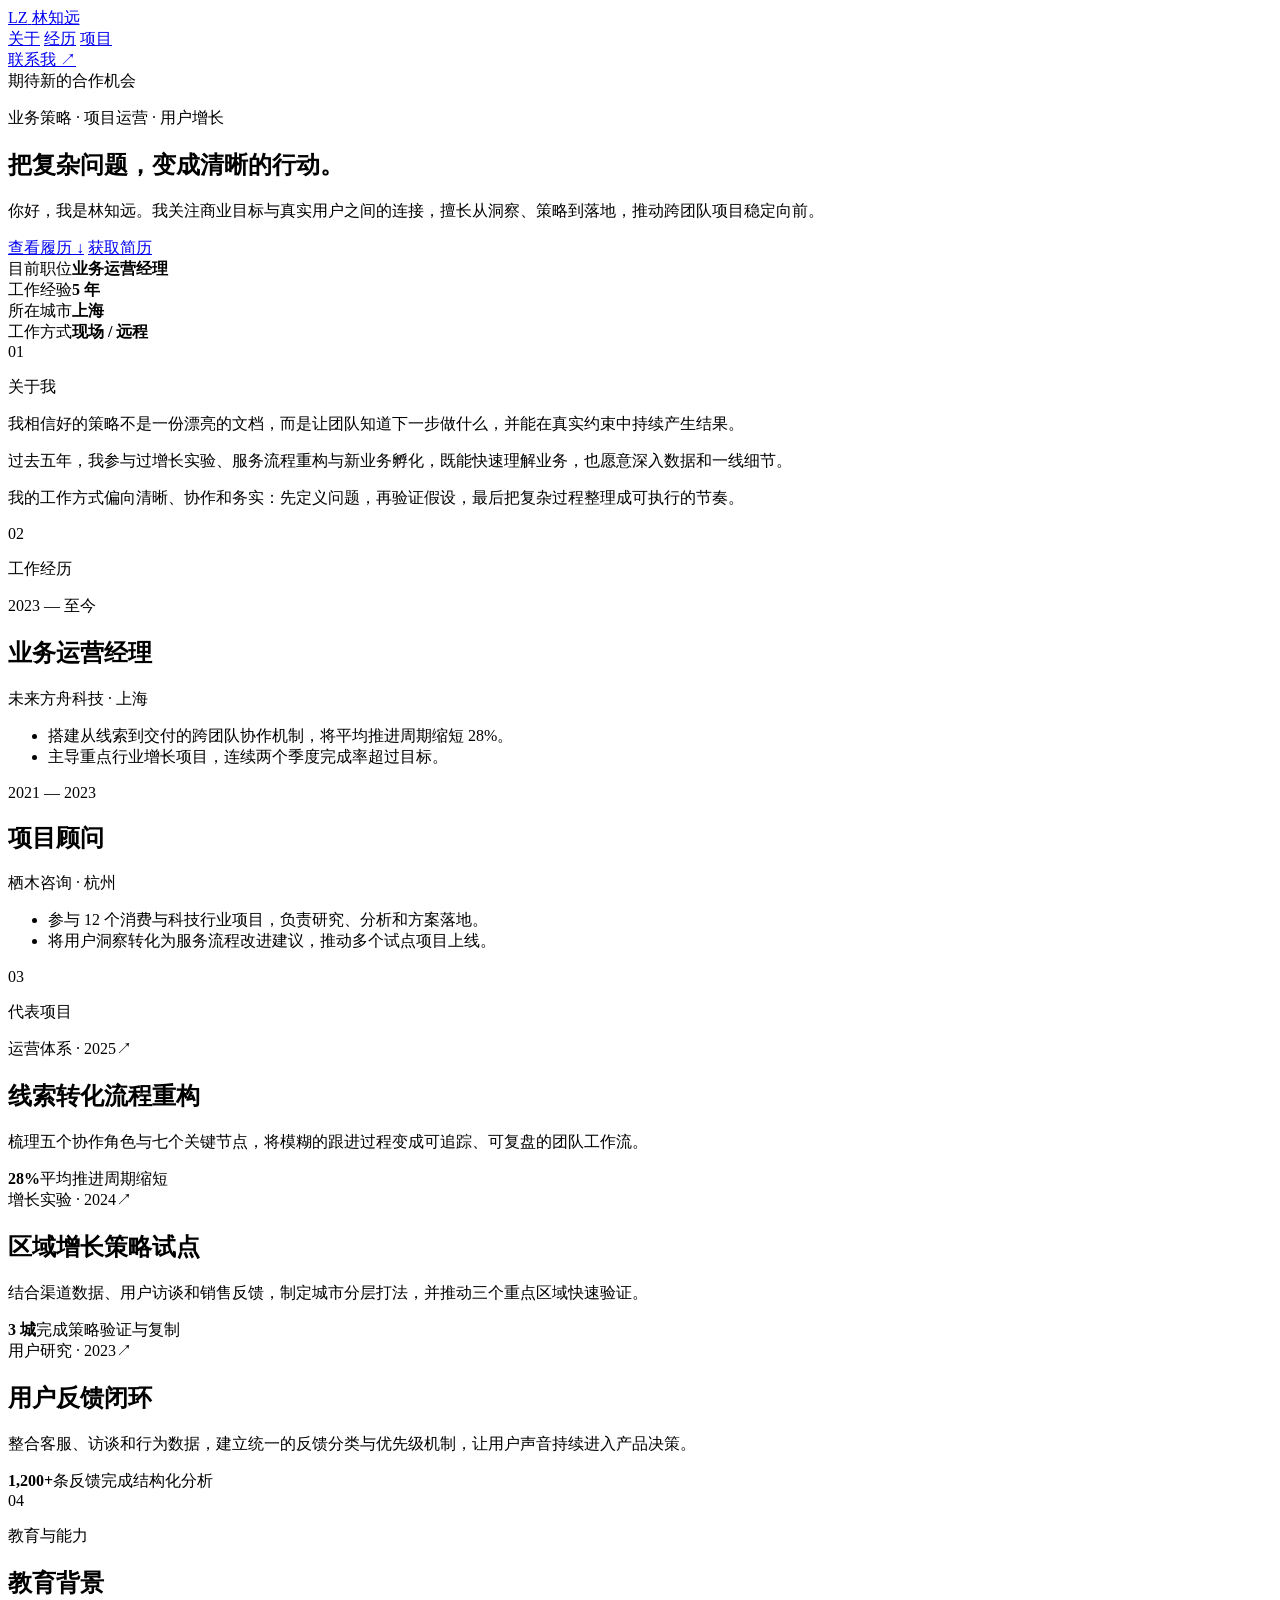
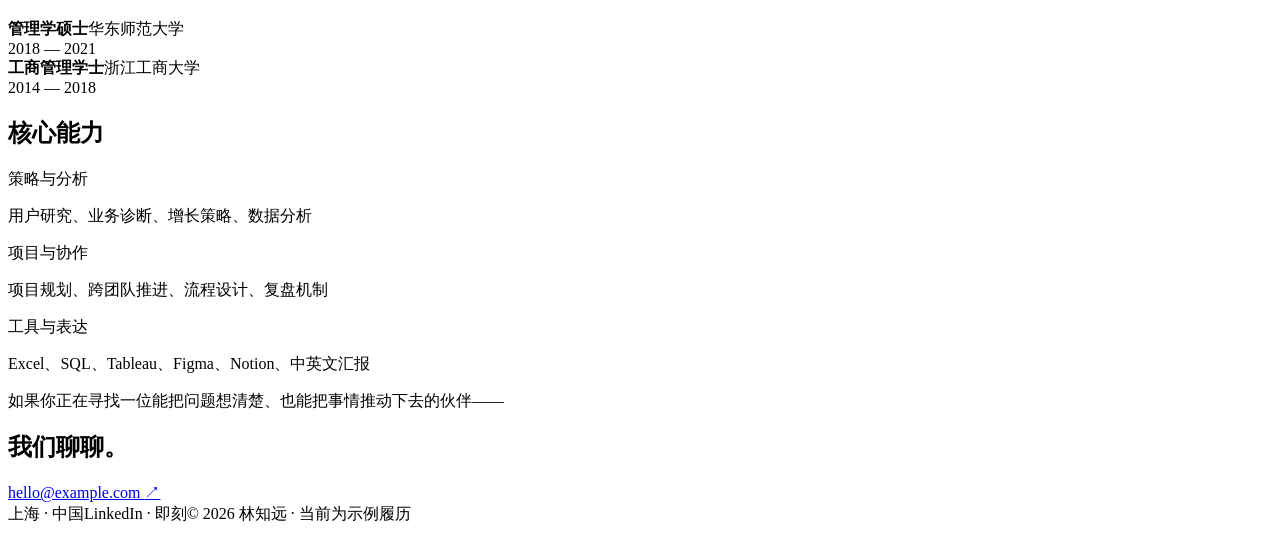
==== index.html @ 3bbe11cc "Add index.html for resume site" ====
<!doctype html>
<html lang="zh-CN">
  <head>
    <meta charset="UTF-8" />
    <meta name="viewport" content="width=device-width, initial-scale=1.0" />
    <meta name="description" content="林知远的个人履历与项目作品集。" />
    <meta name="theme-color" content="#f5f5f1" />
    <title>林知远｜个人履历</title>
    <link rel="icon" href="./favicon.svg" type="image/svg+xml" />
    <link rel="stylesheet" href="./style.css" />
  </head>
  <body>
    <main>
      <header class="site-header" aria-label="主导航">
        <a class="brand" href="#top" aria-label="返回顶部">
          <span class="brand-mark">LZ</span>
          <span>林知远</span>
        </a>
        <nav class="nav-links" aria-label="页面章节">
          <a href="#about">关于</a>
          <a href="#experience">经历</a>
          <a href="#projects">项目</a>
        </nav>
        <a class="contact-link" href="#contact">联系我 <span aria-hidden="true">↗</span></a>
      </header>

      <section class="hero shell" id="top">
        <div class="availability fade-in">
          <span class="status-dot" aria-hidden="true"></span>
          期待新的合作机会
        </div>

        <div class="hero-grid">
          <div class="hero-copy fade-in delay-1">
            <p class="eyebrow">业务策略 · 项目运营 · 用户增长</p>
            <h1>把复杂问题，<span>变成清晰的行动。</span></h1>
          </div>

          <div class="hero-aside fade-in delay-2">
            <p>你好，我是林知远。我关注商业目标与真实用户之间的连接，擅长从洞察、策略到落地，推动跨团队项目稳定向前。</p>
            <div class="hero-actions">
              <a class="button button-primary" href="#experience">查看履历 <span aria-hidden="true">↓</span></a>
              <a class="button button-ghost" href="#contact">获取简历</a>
            </div>
          </div>
        </div>

        <div class="hero-meta fade-in delay-3" aria-label="基本信息">
          <div><span>目前职位</span><strong>业务运营经理</strong></div>
          <div><span>工作经验</span><strong>5 年</strong></div>
          <div><span>所在城市</span><strong>上海</strong></div>
          <div><span>工作方式</span><strong>现场 / 远程</strong></div>
        </div>
      </section>

      <section class="section shell" id="about">
        <div class="section-label"><span>01</span><p>关于我</p></div>
        <div class="about-copy">
          <p class="lead">我相信好的策略不是一份漂亮的文档，而是让团队知道下一步做什么，并能在真实约束中持续产生结果。</p>
          <div class="body-copy">
            <p>过去五年，我参与过增长实验、服务流程重构与新业务孵化，既能快速理解业务，也愿意深入数据和一线细节。</p>
            <p>我的工作方式偏向清晰、协作和务实：先定义问题，再验证假设，最后把复杂过程整理成可执行的节奏。</p>
          </div>
        </div>
      </section>

      <section class="section shell" id="experience">
        <div class="section-label"><span>02</span><p>工作经历</p></div>
        <div class="timeline">
          <article class="timeline-item">
            <div class="timeline-period">2023 — 至今</div>
            <div><h2>业务运营经理</h2><p class="company">未来方舟科技 · 上海</p></div>
            <ul>
              <li>搭建从线索到交付的跨团队协作机制，将平均推进周期缩短 28%。</li>
              <li>主导重点行业增长项目，连续两个季度完成率超过目标。</li>
            </ul>
          </article>
          <article class="timeline-item">
            <div class="timeline-period">2021 — 2023</div>
            <div><h2>项目顾问</h2><p class="company">栖木咨询 · 杭州</p></div>
            <ul>
              <li>参与 12 个消费与科技行业项目，负责研究、分析和方案落地。</li>
              <li>将用户洞察转化为服务流程改进建议，推动多个试点项目上线。</li>
            </ul>
          </article>
        </div>
      </section>

      <section class="section shell" id="projects">
        <div class="section-label"><span>03</span><p>代表项目</p></div>
        <div class="project-list">
          <article class="project-card">
            <div class="project-topline"><span>运营体系 · 2025</span><span aria-hidden="true">↗</span></div>
            <div><h2>线索转化流程重构</h2><p>梳理五个协作角色与七个关键节点，将模糊的跟进过程变成可追踪、可复盘的团队工作流。</p></div>
            <div class="project-result"><strong>28%</strong><span>平均推进周期缩短</span></div>
          </article>
          <article class="project-card">
            <div class="project-topline"><span>增长实验 · 2024</span><span aria-hidden="true">↗</span></div>
            <div><h2>区域增长策略试点</h2><p>结合渠道数据、用户访谈和销售反馈，制定城市分层打法，并推动三个重点区域快速验证。</p></div>
            <div class="project-result"><strong>3 城</strong><span>完成策略验证与复制</span></div>
          </article>
          <article class="project-card project-card-wide">
            <div class="project-topline"><span>用户研究 · 2023</span><span aria-hidden="true">↗</span></div>
            <div><h2>用户反馈闭环</h2><p>整合客服、访谈和行为数据，建立统一的反馈分类与优先级机制，让用户声音持续进入产品决策。</p></div>
            <div class="project-result"><strong>1,200+</strong><span>条反馈完成结构化分析</span></div>
          </article>
        </div>
      </section>

      <section class="section shell" id="background">
        <div class="section-label"><span>04</span><p>教育与能力</p></div>
        <div class="background-grid">
          <div class="education">
            <h2>教育背景</h2>
            <article><div><strong>管理学硕士</strong><span>华东师范大学</span></div><time>2018 — 2021</time></article>
            <article><div><strong>工商管理学士</strong><span>浙江工商大学</span></div><time>2014 — 2018</time></article>
          </div>
          <div class="skills">
            <h2>核心能力</h2>
            <div class="skill-row"><span>策略与分析</span><p>用户研究、业务诊断、增长策略、数据分析</p></div>
            <div class="skill-row"><span>项目与协作</span><p>项目规划、跨团队推进、流程设计、复盘机制</p></div>
            <div class="skill-row"><span>工具与表达</span><p>Excel、SQL、Tableau、Figma、Notion、中英文汇报</p></div>
          </div>
        </div>
      </section>

      <footer class="footer shell" id="contact">
        <div class="footer-main">
          <p>如果你正在寻找一位能把问题想清楚、也能把事情推动下去的伙伴——</p>
          <h2>我们聊聊。</h2>
          <a class="footer-email" href="mailto:hello@example.com">hello@example.com <span aria-hidden="true">↗</span></a>
        </div>
        <div class="footer-bottom">
          <span>上海 · 中国</span><span>LinkedIn · 即刻</span><span>© 2026 林知远 · 当前为示例履历</span>
        </div>
      </footer>
    </main>
  </body>
</html>
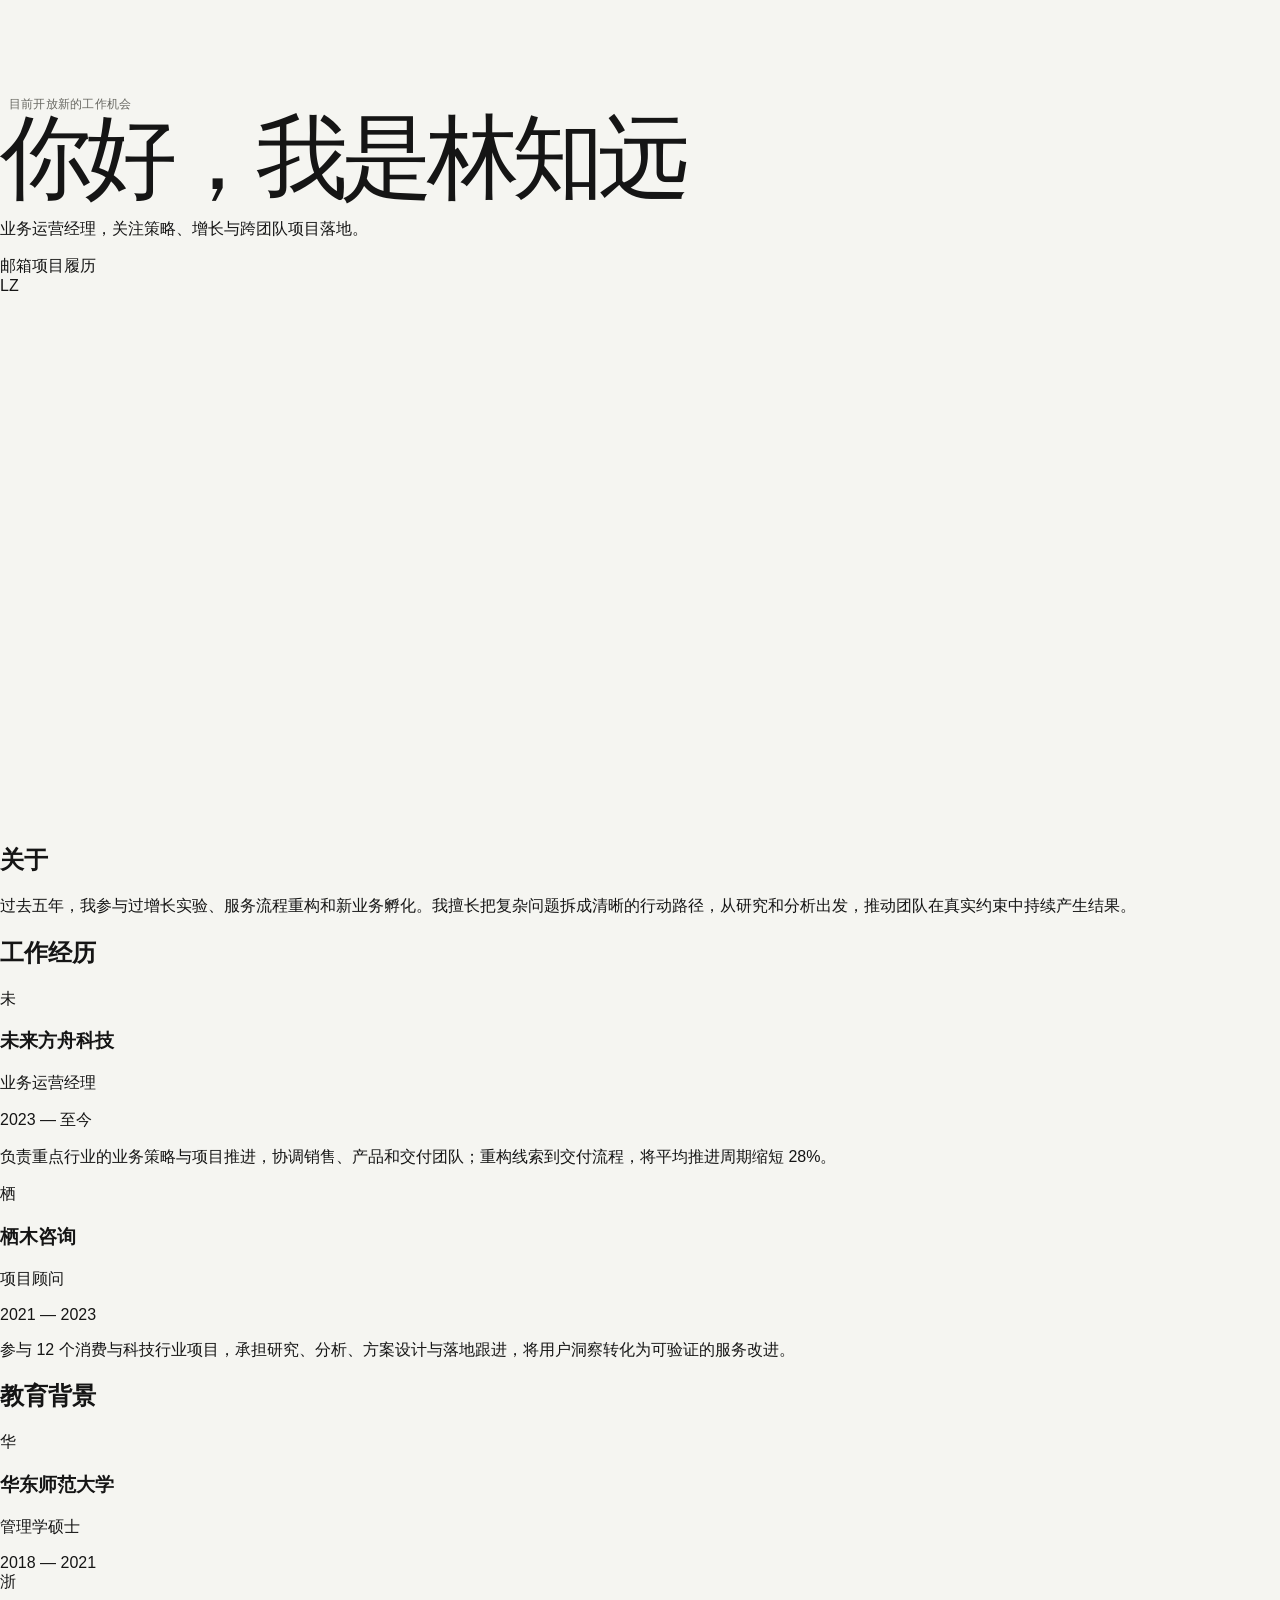
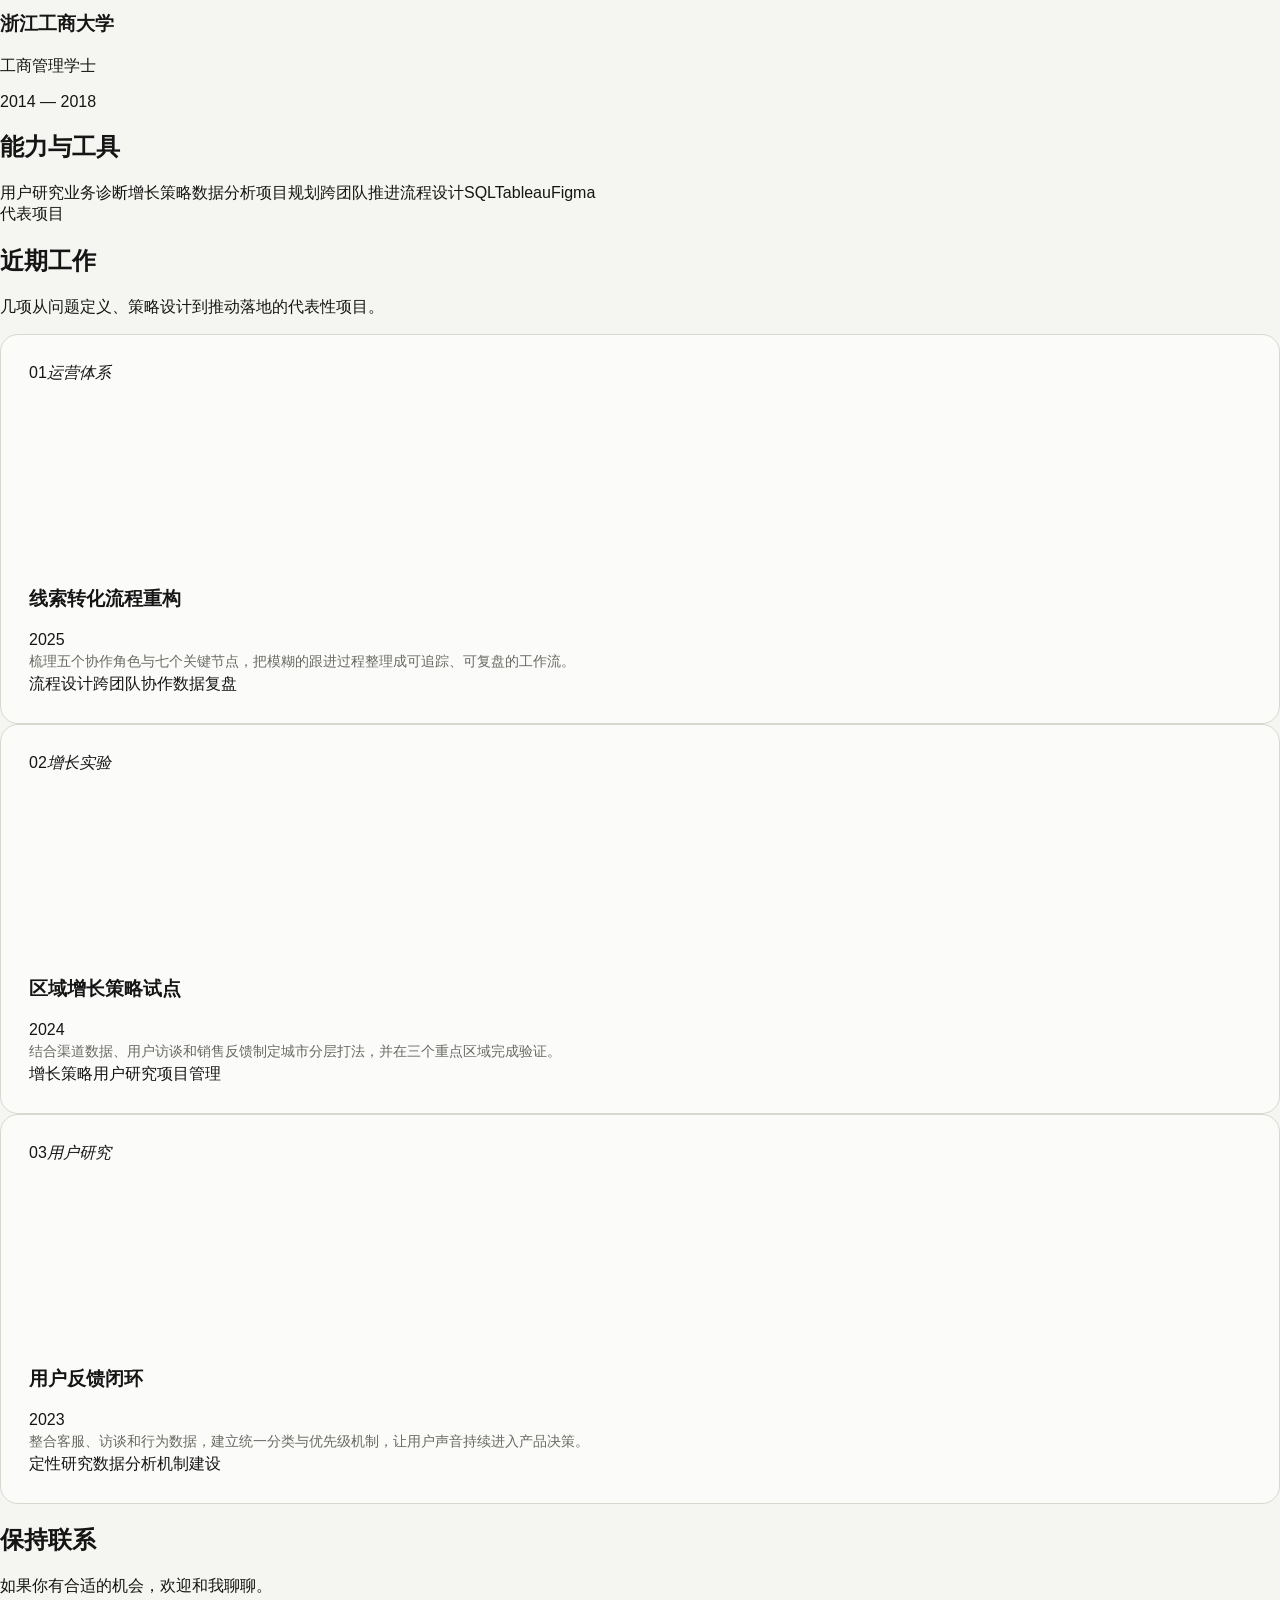
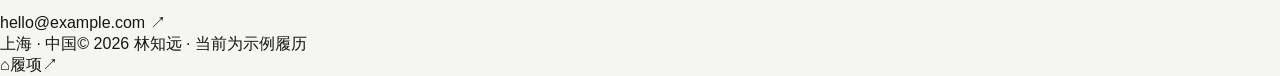
==== commit e4b6cbb0: "Redesign resume inspired by Magic UI Portfolio" ====
--- a/index.html
+++ b/index.html
@@ -4,136 +4,102 @@
     <meta charset="UTF-8" />
     <meta name="viewport" content="width=device-width, initial-scale=1.0" />
     <meta name="description" content="林知远的个人履历与项目作品集。" />
-    <meta name="theme-color" content="#f5f5f1" />
+    <meta name="theme-color" content="#ffffff" />
     <title>林知远｜个人履历</title>
     <link rel="icon" href="./favicon.svg" type="image/svg+xml" />
     <link rel="stylesheet" href="./style.css" />
+    <script>document.documentElement.classList.add("js");</script>
   </head>
   <body>
-    <main>
-      <header class="site-header" aria-label="主导航">
-        <a class="brand" href="#top" aria-label="返回顶部">
-          <span class="brand-mark">LZ</span>
-          <span>林知远</span>
-        </a>
-        <nav class="nav-links" aria-label="页面章节">
-          <a href="#about">关于</a>
-          <a href="#experience">经历</a>
-          <a href="#projects">项目</a>
-        </nav>
-        <a class="contact-link" href="#contact">联系我 <span aria-hidden="true">↗</span></a>
-      </header>
+    <main id="top">
+      <div class="dot-field" aria-hidden="true"></div>
 
-      <section class="hero shell" id="top">
-        <div class="availability fade-in">
-          <span class="status-dot" aria-hidden="true"></span>
-          期待新的合作机会
-        </div>
+      <div class="page-width">
+        <section class="hero" aria-labelledby="hero-title">
+          <div class="hero-copy">
+            <div class="availability reveal"><span aria-hidden="true"></span>目前开放新的工作机会</div>
+            <h1 class="reveal" id="hero-title">你好，我是林知远</h1>
+            <p class="hero-role reveal">业务运营经理，关注策略、增长与跨团队项目落地。</p>
+            <div class="hero-links reveal"><a href="mailto:hello@example.com">邮箱</a><a href="#projects">项目</a><a href="#experience">履历</a></div>
+          </div>
+          <div class="portrait reveal" aria-label="林知远头像占位符">LZ</div>
+        </section>
 
-        <div class="hero-grid">
-          <div class="hero-copy fade-in delay-1">
-            <p class="eyebrow">业务策略 · 项目运营 · 用户增长</p>
-            <h1>把复杂问题，<span>变成清晰的行动。</span></h1>
+        <section class="resume-section" id="about" data-reveal>
+          <h2>关于</h2>
+          <p class="about-copy">过去五年，我参与过增长实验、服务流程重构和新业务孵化。我擅长把复杂问题拆成清晰的行动路径，从研究和分析出发，推动团队在真实约束中持续产生结果。</p>
+        </section>
+
+        <section class="resume-section" id="experience" data-reveal>
+          <h2>工作经历</h2>
+          <div class="resume-list">
+            <article class="resume-item">
+              <div class="item-mark" aria-hidden="true">未</div>
+              <div class="item-main">
+                <div class="item-heading"><div><h3>未来方舟科技</h3><p>业务运营经理</p></div><time>2023 — 至今</time></div>
+                <p class="item-detail">负责重点行业的业务策略与项目推进，协调销售、产品和交付团队；重构线索到交付流程，将平均推进周期缩短 28%。</p>
+              </div>
+            </article>
+            <article class="resume-item">
+              <div class="item-mark" aria-hidden="true">栖</div>
+              <div class="item-main">
+                <div class="item-heading"><div><h3>栖木咨询</h3><p>项目顾问</p></div><time>2021 — 2023</time></div>
+                <p class="item-detail">参与 12 个消费与科技行业项目，承担研究、分析、方案设计与落地跟进，将用户洞察转化为可验证的服务改进。</p>
+              </div>
+            </article>
           </div>
+        </section>
 
-          <div class="hero-aside fade-in delay-2">
-            <p>你好，我是林知远。我关注商业目标与真实用户之间的连接，擅长从洞察、策略到落地，推动跨团队项目稳定向前。</p>
-            <div class="hero-actions">
-              <a class="button button-primary" href="#experience">查看履历 <span aria-hidden="true">↓</span></a>
-              <a class="button button-ghost" href="#contact">获取简历</a>
-            </div>
+        <section class="resume-section" id="education" data-reveal>
+          <h2>教育背景</h2>
+          <div class="resume-list compact">
+            <article class="resume-item"><div class="item-mark" aria-hidden="true">华</div><div class="item-main item-heading"><div><h3>华东师范大学</h3><p>管理学硕士</p></div><time>2018 — 2021</time></div></article>
+            <article class="resume-item"><div class="item-mark" aria-hidden="true">浙</div><div class="item-main item-heading"><div><h3>浙江工商大学</h3><p>工商管理学士</p></div><time>2014 — 2018</time></div></article>
           </div>
-        </div>
+        </section>
 
-        <div class="hero-meta fade-in delay-3" aria-label="基本信息">
-          <div><span>目前职位</span><strong>业务运营经理</strong></div>
-          <div><span>工作经验</span><strong>5 年</strong></div>
-          <div><span>所在城市</span><strong>上海</strong></div>
-          <div><span>工作方式</span><strong>现场 / 远程</strong></div>
-        </div>
-      </section>
+        <section class="resume-section" id="skills" data-reveal>
+          <h2>能力与工具</h2>
+          <div class="skill-cloud"><span>用户研究</span><span>业务诊断</span><span>增长策略</span><span>数据分析</span><span>项目规划</span><span>跨团队推进</span><span>流程设计</span><span>SQL</span><span>Tableau</span><span>Figma</span></div>
+        </section>
 
-      <section class="section shell" id="about">
-        <div class="section-label"><span>01</span><p>关于我</p></div>
-        <div class="about-copy">
-          <p class="lead">我相信好的策略不是一份漂亮的文档，而是让团队知道下一步做什么，并能在真实约束中持续产生结果。</p>
-          <div class="body-copy">
-            <p>过去五年，我参与过增长实验、服务流程重构与新业务孵化，既能快速理解业务，也愿意深入数据和一线细节。</p>
-            <p>我的工作方式偏向清晰、协作和务实：先定义问题，再验证假设，最后把复杂过程整理成可执行的节奏。</p>
+        <section class="projects-section" id="projects" data-reveal>
+          <div class="section-intro"><span>代表项目</span><h2>近期工作</h2><p>几项从问题定义、策略设计到推动落地的代表性项目。</p></div>
+          <div class="project-grid">
+            <article class="project-card project-1">
+              <div class="project-visual" aria-hidden="true"><span>01</span><i>运营体系</i></div>
+              <div class="project-body"><div class="project-heading"><h3>线索转化流程重构</h3><time>2025</time></div><p>梳理五个协作角色与七个关键节点，把模糊的跟进过程整理成可追踪、可复盘的工作流。</p><div class="project-tags"><span>流程设计</span><span>跨团队协作</span><span>数据复盘</span></div></div>
+            </article>
+            <article class="project-card project-2">
+              <div class="project-visual" aria-hidden="true"><span>02</span><i>增长实验</i></div>
+              <div class="project-body"><div class="project-heading"><h3>区域增长策略试点</h3><time>2024</time></div><p>结合渠道数据、用户访谈和销售反馈制定城市分层打法，并在三个重点区域完成验证。</p><div class="project-tags"><span>增长策略</span><span>用户研究</span><span>项目管理</span></div></div>
+            </article>
+            <article class="project-card project-3">
+              <div class="project-visual" aria-hidden="true"><span>03</span><i>用户研究</i></div>
+              <div class="project-body"><div class="project-heading"><h3>用户反馈闭环</h3><time>2023</time></div><p>整合客服、访谈和行为数据，建立统一分类与优先级机制，让用户声音持续进入产品决策。</p><div class="project-tags"><span>定性研究</span><span>数据分析</span><span>机制建设</span></div></div>
+            </article>
           </div>
-        </div>
-      </section>
+        </section>
 
-      <section class="section shell" id="experience">
-        <div class="section-label"><span>02</span><p>工作经历</p></div>
-        <div class="timeline">
-          <article class="timeline-item">
-            <div class="timeline-period">2023 — 至今</div>
-            <div><h2>业务运营经理</h2><p class="company">未来方舟科技 · 上海</p></div>
-            <ul>
-              <li>搭建从线索到交付的跨团队协作机制，将平均推进周期缩短 28%。</li>
-              <li>主导重点行业增长项目，连续两个季度完成率超过目标。</li>
-            </ul>
-          </article>
-          <article class="timeline-item">
-            <div class="timeline-period">2021 — 2023</div>
-            <div><h2>项目顾问</h2><p class="company">栖木咨询 · 杭州</p></div>
-            <ul>
-              <li>参与 12 个消费与科技行业项目，负责研究、分析和方案落地。</li>
-              <li>将用户洞察转化为服务流程改进建议，推动多个试点项目上线。</li>
-            </ul>
-          </article>
-        </div>
-      </section>
+        <footer id="contact" data-reveal>
+          <h2>保持联系</h2><p>如果你有合适的机会，欢迎和我聊聊。</p>
+          <a class="email-link" href="mailto:hello@example.com">hello@example.com <span aria-hidden="true">↗</span></a>
+          <div class="footer-meta"><span>上海 · 中国</span><span>© 2026 林知远 · 当前为示例履历</span></div>
+        </footer>
+      </div>
 
-      <section class="section shell" id="projects">
-        <div class="section-label"><span>03</span><p>代表项目</p></div>
-        <div class="project-list">
-          <article class="project-card">
-            <div class="project-topline"><span>运营体系 · 2025</span><span aria-hidden="true">↗</span></div>
-            <div><h2>线索转化流程重构</h2><p>梳理五个协作角色与七个关键节点，将模糊的跟进过程变成可追踪、可复盘的团队工作流。</p></div>
-            <div class="project-result"><strong>28%</strong><span>平均推进周期缩短</span></div>
-          </article>
-          <article class="project-card">
-            <div class="project-topline"><span>增长实验 · 2024</span><span aria-hidden="true">↗</span></div>
-            <div><h2>区域增长策略试点</h2><p>结合渠道数据、用户访谈和销售反馈，制定城市分层打法，并推动三个重点区域快速验证。</p></div>
-            <div class="project-result"><strong>3 城</strong><span>完成策略验证与复制</span></div>
-          </article>
-          <article class="project-card project-card-wide">
-            <div class="project-topline"><span>用户研究 · 2023</span><span aria-hidden="true">↗</span></div>
-            <div><h2>用户反馈闭环</h2><p>整合客服、访谈和行为数据，建立统一的反馈分类与优先级机制，让用户声音持续进入产品决策。</p></div>
-            <div class="project-result"><strong>1,200+</strong><span>条反馈完成结构化分析</span></div>
-          </article>
-        </div>
-      </section>
-
-      <section class="section shell" id="background">
-        <div class="section-label"><span>04</span><p>教育与能力</p></div>
-        <div class="background-grid">
-          <div class="education">
-            <h2>教育背景</h2>
-            <article><div><strong>管理学硕士</strong><span>华东师范大学</span></div><time>2018 — 2021</time></article>
-            <article><div><strong>工商管理学士</strong><span>浙江工商大学</span></div><time>2014 — 2018</time></article>
-          </div>
-          <div class="skills">
-            <h2>核心能力</h2>
-            <div class="skill-row"><span>策略与分析</span><p>用户研究、业务诊断、增长策略、数据分析</p></div>
-            <div class="skill-row"><span>项目与协作</span><p>项目规划、跨团队推进、流程设计、复盘机制</p></div>
-            <div class="skill-row"><span>工具与表达</span><p>Excel、SQL、Tableau、Figma、Notion、中英文汇报</p></div>
-          </div>
-        </div>
-      </section>
-
-      <footer class="footer shell" id="contact">
-        <div class="footer-main">
-          <p>如果你正在寻找一位能把问题想清楚、也能把事情推动下去的伙伴——</p>
-          <h2>我们聊聊。</h2>
-          <a class="footer-email" href="mailto:hello@example.com">hello@example.com <span aria-hidden="true">↗</span></a>
-        </div>
-        <div class="footer-bottom">
-          <span>上海 · 中国</span><span>LinkedIn · 即刻</span><span>© 2026 林知远 · 当前为示例履历</span>
-        </div>
-      </footer>
+      <nav class="dock" aria-label="快捷导航"><a href="#top" aria-label="返回顶部">⌂</a><a href="#experience" aria-label="工作经历">履</a><a href="#projects" aria-label="代表项目">项</a><span aria-hidden="true"></span><a href="mailto:hello@example.com" aria-label="发送邮件">↗</a></nav>
     </main>
+    <script>
+      const nodes = document.querySelectorAll("[data-reveal]");
+      if ("IntersectionObserver" in window) {
+        const observer = new IntersectionObserver((entries) => {
+          entries.forEach((entry) => {
+            if (entry.isIntersecting) { entry.target.classList.add("is-visible"); observer.unobserve(entry.target); }
+          });
+        }, { threshold: 0.1, rootMargin: "0px 0px -36px" });
+        nodes.forEach((node) => observer.observe(node));
+      } else { nodes.forEach((node) => node.classList.add("is-visible")); }
+    </script>
   </body>
 </html>
--- a/style.css
+++ b/style.css
@@ -0,0 +1,197 @@
+:root {
+  --background: #f5f5f1;
+  --surface: #ffffff;
+  --foreground: #151515;
+  --muted: #696963;
+  --line: #d8d8d0;
+  --accent: #2f5cff;
+  --font-sans: Inter, ui-sans-serif, -apple-system, BlinkMacSystemFont, "Segoe UI", "PingFang SC", "Microsoft YaHei", sans-serif;
+}
+
+* { box-sizing: border-box; }
+html { scroll-behavior: smooth; }
+body {
+  margin: 0;
+  background: var(--background);
+  color: var(--foreground);
+  font-family: var(--font-sans);
+  -webkit-font-smoothing: antialiased;
+}
+a { color: inherit; text-decoration: none; }
+::selection { color: white; background: var(--accent); }
+.shell { width: min(1180px, calc(100% - 64px)); margin-inline: auto; }
+
+.site-header {
+  position: sticky; z-index: 20; top: 0; display: grid;
+  grid-template-columns: 1fr auto 1fr; align-items: center;
+  width: 100%; min-height: 76px; padding: 0 32px;
+  border-bottom: 1px solid color-mix(in srgb, var(--line) 72%, transparent);
+  background: color-mix(in srgb, var(--background) 88%, transparent);
+  backdrop-filter: blur(18px);
+}
+.brand, .contact-link {
+  display: inline-flex; align-items: center; gap: 10px; width: max-content;
+  font-size: 14px; font-weight: 620;
+}
+.brand-mark {
+  display: grid; width: 32px; height: 32px; place-items: center;
+  border-radius: 50%; color: white; background: var(--foreground);
+  font-size: 11px; letter-spacing: -.02em;
+}
+.nav-links { display: flex; gap: 32px; color: var(--muted); font-size: 13px; }
+.nav-links a, .contact-link { transition: color 160ms ease; }
+.nav-links a:hover, .contact-link:hover { color: var(--accent); }
+.contact-link { justify-self: end; }
+
+.hero {
+  min-height: calc(100svh - 76px);
+  padding-top: clamp(68px, 10vh, 112px); padding-bottom: 32px;
+}
+.availability {
+  display: inline-flex; align-items: center; gap: 9px;
+  color: var(--muted); font-size: 12px; letter-spacing: .02em;
+}
+.status-dot {
+  width: 7px; height: 7px; border-radius: 50%; background: #30a46c;
+  box-shadow: 0 0 0 4px rgb(48 164 108 / 12%);
+}
+.hero-grid {
+  display: grid; grid-template-columns: minmax(0, 1.5fr) minmax(300px, .62fr);
+  gap: clamp(56px, 9vw, 132px); align-items: end;
+  margin-top: clamp(64px, 10vh, 112px);
+}
+.eyebrow {
+  margin: 0 0 22px; color: var(--muted); font-size: 12px;
+  font-weight: 550; letter-spacing: .12em;
+}
+.hero h1 {
+  max-width: 780px; margin: 0; font-size: clamp(58px, 7.2vw, 104px);
+  font-weight: 570; letter-spacing: -.072em; line-height: .98;
+}
+.hero h1 span { color: #8b8b84; }
+.hero-aside { padding-bottom: 7px; }
+.hero-aside > p { margin: 0; color: #44443f; font-size: 16px; line-height: 1.85; }
+.hero-actions { display: flex; flex-wrap: wrap; gap: 10px; margin-top: 30px; }
+.button {
+  display: inline-flex; min-height: 46px; align-items: center; justify-content: center;
+  gap: 18px; padding: 0 20px; border: 1px solid var(--foreground);
+  border-radius: 999px; font-size: 13px; font-weight: 570;
+  transition: transform 160ms ease, color 160ms ease, background 160ms ease;
+}
+.button-primary { color: white; background: var(--foreground); }
+.button-primary:hover { background: var(--accent); border-color: var(--accent); transform: translateY(-2px); }
+.button-ghost:hover { color: var(--accent); border-color: var(--accent); }
+.hero-meta {
+  display: grid; grid-template-columns: repeat(4, 1fr);
+  margin-top: clamp(74px, 12vh, 136px);
+  border-top: 1px solid var(--line); border-bottom: 1px solid var(--line);
+}
+.hero-meta > div { display: grid; gap: 8px; padding: 22px 0; }
+.hero-meta span { color: var(--muted); font-size: 11px; }
+.hero-meta strong { font-size: 14px; font-weight: 570; }
+
+.section {
+  display: grid; grid-template-columns: 180px 1fr; gap: 56px;
+  padding-block: clamp(96px, 14vw, 174px);
+  border-bottom: 1px solid var(--line); scroll-margin-top: 76px;
+}
+.section-label { display: flex; gap: 18px; align-items: baseline; color: var(--muted); font-size: 12px; }
+.section-label p { margin: 0; color: var(--foreground); font-weight: 600; }
+.about-copy { display: grid; gap: 64px; }
+.lead {
+  max-width: 900px; margin: 0; font-size: clamp(32px, 4.2vw, 58px);
+  font-weight: 500; letter-spacing: -.048em; line-height: 1.2;
+}
+.body-copy {
+  display: grid; grid-template-columns: repeat(2, minmax(0, 1fr)); gap: 48px;
+  max-width: 760px; margin-left: auto; color: var(--muted);
+  font-size: 15px; line-height: 1.85;
+}
+.body-copy p { margin: 0; }
+.timeline { border-top: 1px solid var(--foreground); }
+.timeline-item {
+  display: grid; grid-template-columns: 150px minmax(180px, .7fr) minmax(280px, 1fr);
+  gap: 36px; padding: 34px 0 40px; border-bottom: 1px solid var(--line);
+}
+.timeline-period, .company, .timeline-item li { color: var(--muted); font-size: 13px; }
+.timeline-item h2 { margin: 0; font-size: 19px; font-weight: 610; letter-spacing: -.02em; }
+.company { margin: 8px 0 0; }
+.timeline-item ul { display: grid; gap: 10px; margin: 0; padding: 0; list-style: none; line-height: 1.7; }
+.timeline-item li::before { margin-right: 10px; color: var(--accent); content: "—"; }
+
+.project-list { display: grid; grid-template-columns: repeat(2, minmax(0, 1fr)); gap: 16px; }
+.project-card {
+  display: flex; min-height: 390px; flex-direction: column; justify-content: space-between;
+  padding: 28px; border: 1px solid var(--line); border-radius: 18px;
+  background: color-mix(in srgb, var(--surface) 64%, transparent);
+  transition: border-color 180ms ease, transform 180ms ease, background 180ms ease;
+}
+.project-card:hover { border-color: #a6a69f; background: var(--surface); transform: translateY(-3px); }
+.project-card-wide { grid-column: 1 / -1; min-height: 330px; }
+.project-topline { display: flex; justify-content: space-between; color: var(--muted); font-size: 11px; letter-spacing: .04em; }
+.project-card h2 { margin: 0 0 14px; font-size: clamp(26px, 3vw, 40px); font-weight: 540; letter-spacing: -.045em; }
+.project-card p { max-width: 560px; margin: 0; color: var(--muted); font-size: 14px; line-height: 1.8; }
+.project-result { display: flex; align-items: baseline; gap: 14px; padding-top: 24px; border-top: 1px solid var(--line); }
+.project-result strong { font-size: 28px; font-weight: 570; letter-spacing: -.04em; }
+.project-result span { color: var(--muted); font-size: 12px; }
+
+.background-grid { display: grid; grid-template-columns: .9fr 1.2fr; gap: clamp(56px, 8vw, 112px); }
+.education > h2, .skills > h2 { margin: 0 0 32px; font-size: 13px; font-weight: 610; }
+.education article { display: flex; justify-content: space-between; gap: 20px; padding: 21px 0; border-top: 1px solid var(--line); }
+.education article:last-child { border-bottom: 1px solid var(--line); }
+.education article div { display: grid; gap: 7px; }
+.education strong { font-size: 14px; font-weight: 590; }
+.education span, .education time { color: var(--muted); font-size: 12px; }
+.skill-row { display: grid; grid-template-columns: 110px 1fr; gap: 24px; padding: 21px 0; border-top: 1px solid var(--line); }
+.skill-row:last-child { border-bottom: 1px solid var(--line); }
+.skill-row span { font-size: 13px; font-weight: 590; }
+.skill-row p { margin: 0; color: var(--muted); font-size: 13px; line-height: 1.7; }
+
+.footer {
+  display: flex; min-height: min(720px, 86svh); flex-direction: column;
+  justify-content: space-between; padding-block: clamp(90px, 13vw, 150px) 34px;
+  scroll-margin-top: 76px;
+}
+.footer-main > p { max-width: 560px; margin: 0; color: var(--muted); font-size: 15px; line-height: 1.7; }
+.footer h2 { margin: 20px 0 54px; font-size: clamp(68px, 12vw, 162px); font-weight: 520; letter-spacing: -.075em; line-height: .9; }
+.footer-email { width: max-content; padding-bottom: 7px; border-bottom: 1px solid var(--foreground); font-size: clamp(20px, 2.7vw, 34px); font-weight: 500; letter-spacing: -.035em; transition: color 160ms ease, border-color 160ms ease; }
+.footer-email:hover { color: var(--accent); border-color: var(--accent); }
+.footer-bottom { display: flex; justify-content: space-between; gap: 24px; padding-top: 26px; border-top: 1px solid var(--line); color: var(--muted); font-size: 11px; }
+
+.fade-in { animation: enter 620ms cubic-bezier(.22, 1, .36, 1) both; }
+.delay-1 { animation-delay: 80ms; }
+.delay-2 { animation-delay: 150ms; }
+.delay-3 { animation-delay: 220ms; }
+@keyframes enter { from { opacity: 0; transform: translateY(14px); } to { opacity: 1; transform: translateY(0); } }
+
+@media (max-width: 850px) {
+  .hero-grid { grid-template-columns: 1fr; align-items: start; }
+  .hero-aside { max-width: 540px; }
+  .section { grid-template-columns: 1fr; gap: 44px; }
+  .timeline-item { grid-template-columns: 110px 1fr; }
+  .timeline-item ul { grid-column: 2; }
+  .background-grid { grid-template-columns: 1fr; }
+}
+@media (max-width: 640px) {
+  .shell { width: min(100% - 36px, 1180px); }
+  .site-header { grid-template-columns: 1fr auto; min-height: 68px; padding: 0 18px; }
+  .nav-links { display: none; }
+  .hero { min-height: auto; padding-top: 56px; padding-bottom: 18px; }
+  .hero-grid { gap: 42px; margin-top: 58px; }
+  .hero h1 { font-size: clamp(50px, 15vw, 72px); }
+  .hero-meta { grid-template-columns: repeat(2, 1fr); margin-top: 70px; }
+  .hero-meta > div:nth-child(even) { padding-left: 18px; }
+  .body-copy { grid-template-columns: 1fr; gap: 18px; }
+  .timeline-item { grid-template-columns: 1fr; gap: 14px; }
+  .timeline-item ul { grid-column: auto; margin-top: 8px; }
+  .project-list { grid-template-columns: 1fr; }
+  .project-card, .project-card-wide { grid-column: auto; min-height: 340px; }
+  .skill-row { grid-template-columns: 1fr; gap: 10px; }
+  .footer { min-height: 580px; }
+  .footer h2 { margin-bottom: 42px; }
+  .footer-bottom { flex-direction: column; }
+}
+@media (prefers-reduced-motion: reduce) {
+  html { scroll-behavior: auto; }
+  *, *::before, *::after { animation-duration: .01ms !important; animation-iteration-count: 1 !important; transition-duration: .01ms !important; }
+}
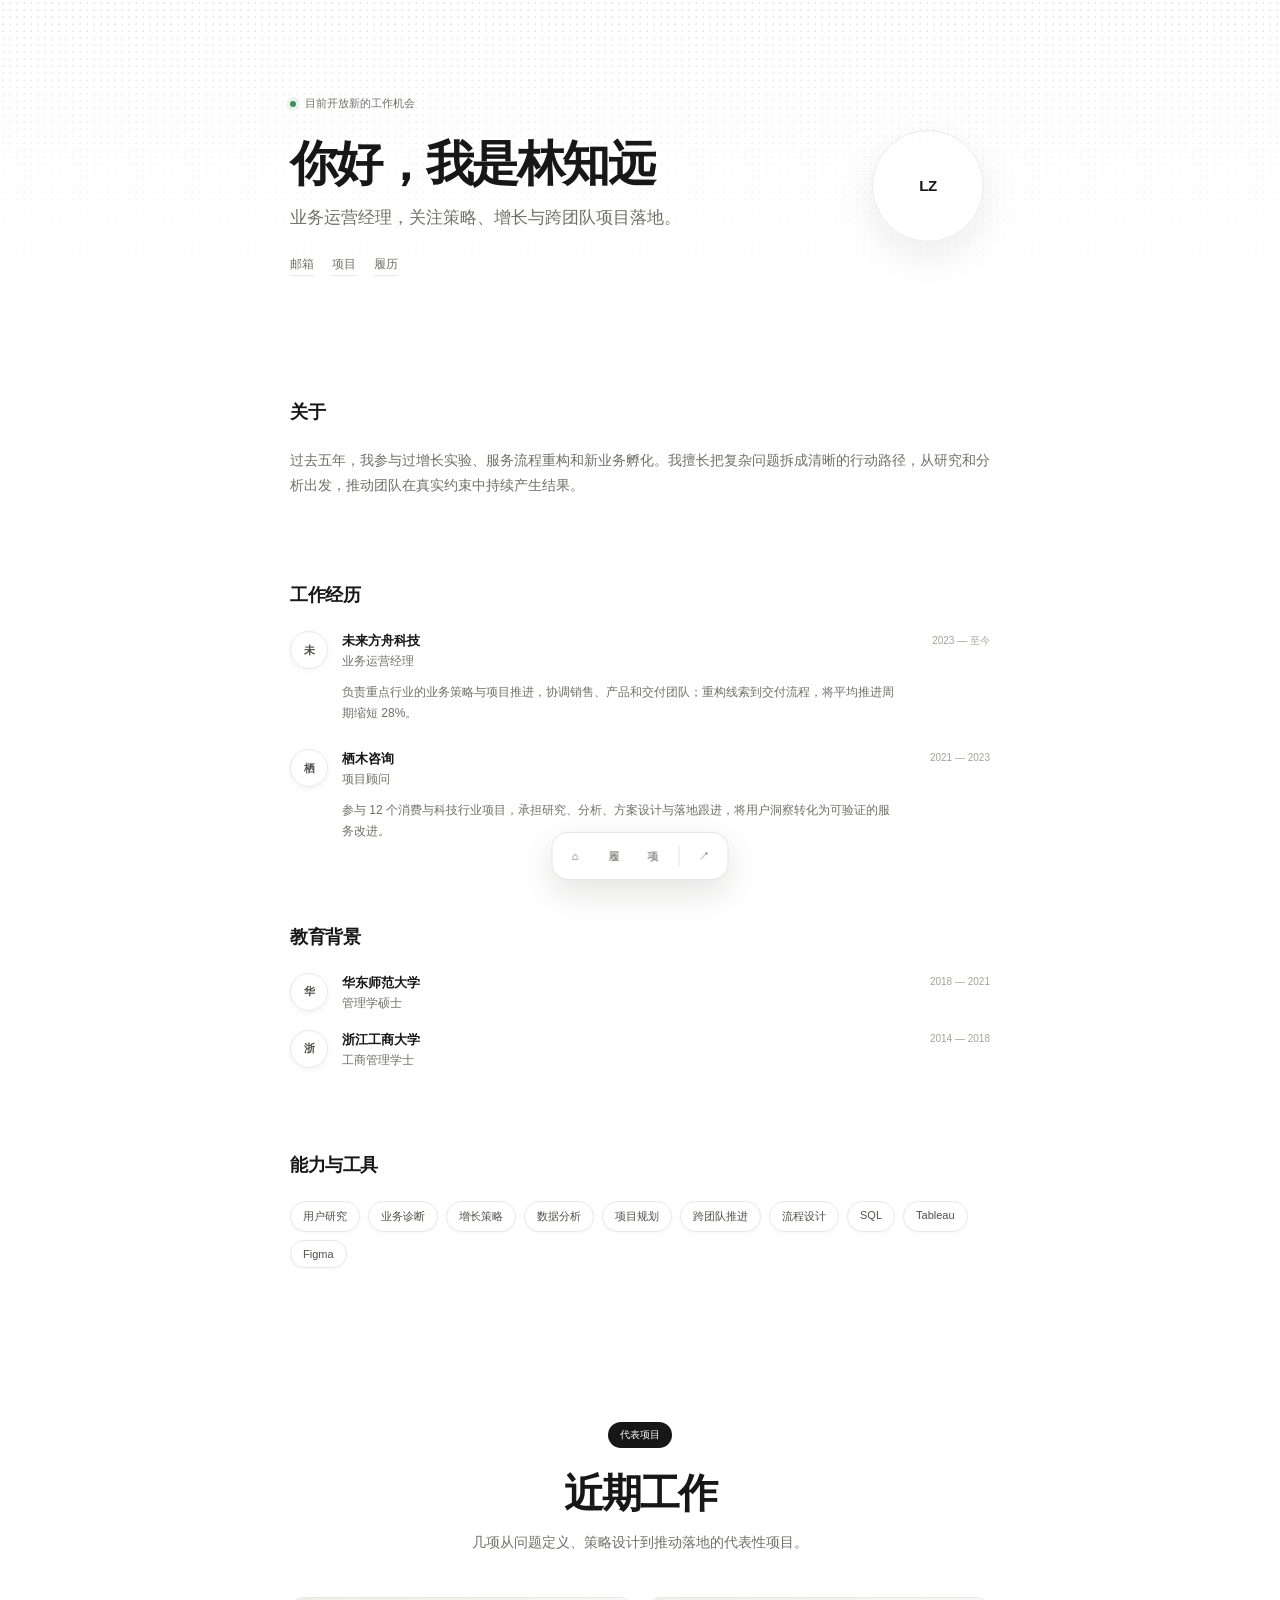
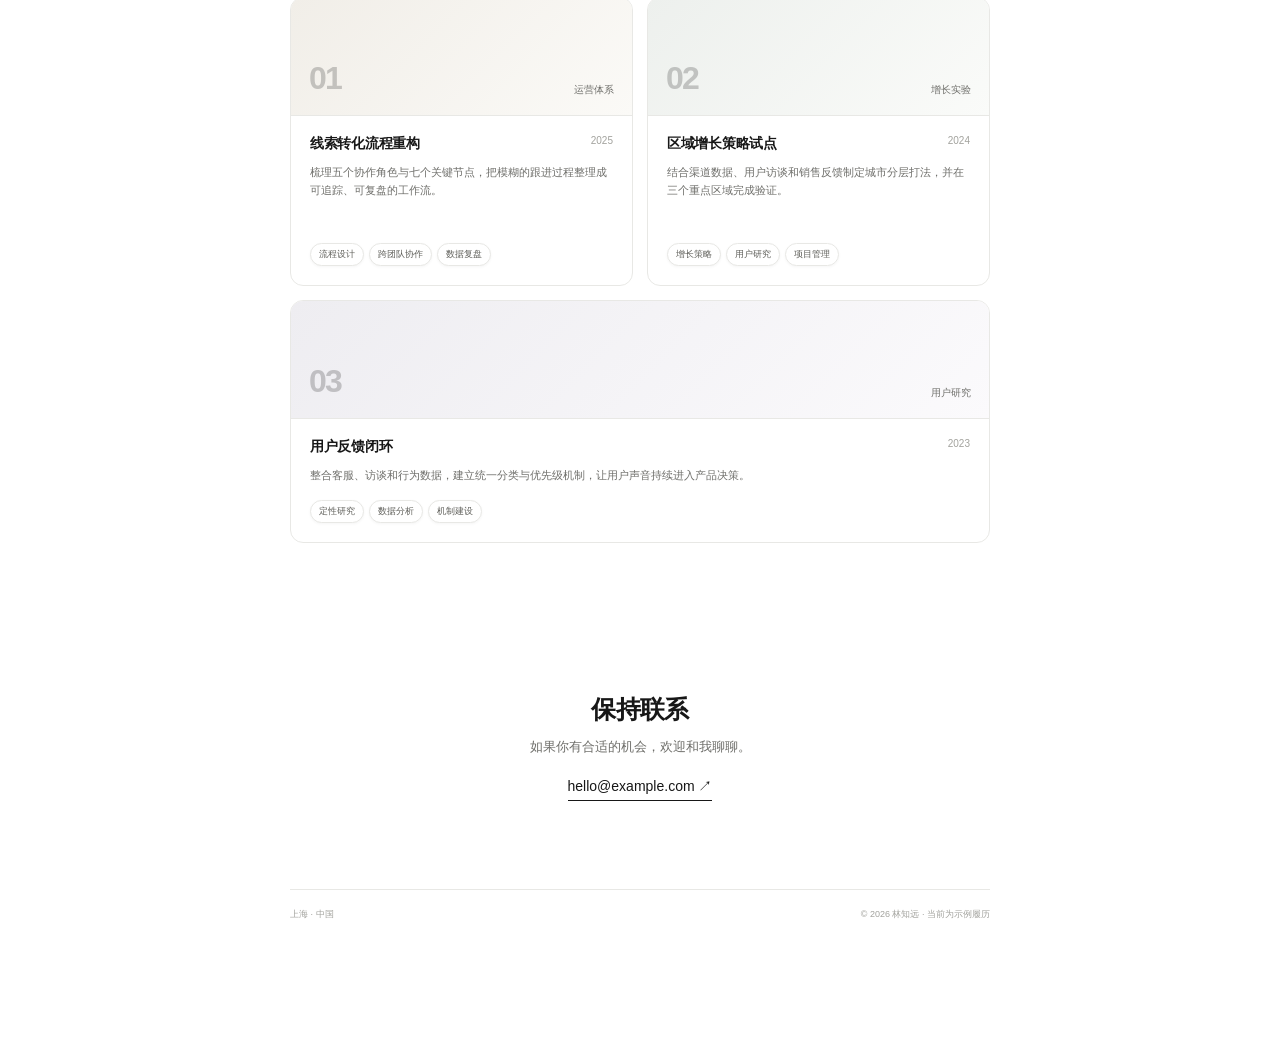
==== commit 7d2175fd: "Refresh resume stylesheet cache" ====
--- a/index.html
+++ b/index.html
@@ -7,7 +7,7 @@
     <meta name="theme-color" content="#ffffff" />
     <title>林知远｜个人履历</title>
     <link rel="icon" href="./favicon.svg" type="image/svg+xml" />
-    <link rel="stylesheet" href="./style.css" />
+    <link rel="stylesheet" href="./style.css?v=magicui-1" />
     <script>document.documentElement.classList.add("js");</script>
   </head>
   <body>
--- a/style.css
+++ b/style.css
@@ -1,197 +1,99 @@
-:root {
-  --background: #f5f5f1;
-  --surface: #ffffff;
-  --foreground: #151515;
-  --muted: #696963;
-  --line: #d8d8d0;
-  --accent: #2f5cff;
-  --font-sans: Inter, ui-sans-serif, -apple-system, BlinkMacSystemFont, "Segoe UI", "PingFang SC", "Microsoft YaHei", sans-serif;
+:root { --background:#fff; --foreground:#171717; --muted:#6f6f6b; --faint:#a2a29d; --line:#e8e8e5; --soft:#f7f7f5; --accent:#9a5b20; --font-sans:Inter,ui-sans-serif,-apple-system,BlinkMacSystemFont,"Segoe UI","PingFang SC","Microsoft YaHei",sans-serif; }
+* { box-sizing:border-box; }
+html { scroll-behavior:smooth; }
+body { margin:0; background:var(--background); color:var(--foreground); font-family:var(--font-sans); -webkit-font-smoothing:antialiased; }
+a { color:inherit; text-decoration:none; }
+::selection { color:#fff; background:var(--foreground); }
+.page-width { position:relative; z-index:1; width:min(700px,calc(100% - 44px)); margin-inline:auto; }
+.dot-field { position:absolute; inset:0 0 auto; height:310px; pointer-events:none; background-image:radial-gradient(circle,#b7b7b2 1px,transparent 1px); background-size:7px 7px; opacity:.35; mask-image:linear-gradient(to bottom,#000 0,transparent 92%); }
+
+.hero { display:grid; grid-template-columns:1fr 118px; gap:44px; align-items:center; padding:96px 0 82px; }
+.availability { display:flex; align-items:center; gap:9px; margin-bottom:28px; color:var(--muted); font-size:11px; }
+.availability > span { width:6px; height:6px; border-radius:50%; background:#3f8f5d; box-shadow:0 0 0 4px rgb(63 143 93 / 10%); }
+.hero h1 { margin:0; font-size:clamp(36px,5vw,48px); font-weight:680; letter-spacing:-.055em; line-height:1.05; }
+.hero-role { max-width:520px; margin:15px 0 0; color:var(--muted); font-size:17px; line-height:1.6; }
+.hero-links { display:flex; gap:18px; margin-top:24px; color:var(--muted); font-size:12px; }
+.hero-links a { padding-bottom:2px; border-bottom:1px solid var(--line); transition:color 160ms ease,border-color 160ms ease; }
+.hero-links a:hover { color:var(--accent); border-color:var(--accent); }
+.portrait { display:grid; width:112px; height:112px; place-items:center; border:1px solid var(--line); border-radius:50%; background:rgb(255 255 255 / 72%); box-shadow:0 14px 40px rgb(25 25 20 / 8%); font-size:15px; font-weight:650; letter-spacing:-.03em; }
+
+.resume-section { padding:42px 0; scroll-margin-top:28px; }
+.resume-section > h2,footer > h2 { margin:0 0 24px; font-size:18px; font-weight:680; letter-spacing:-.025em; }
+.about-copy { margin:0; color:var(--muted); font-size:14px; line-height:1.85; }
+.resume-list { display:grid; gap:26px; }
+.resume-list.compact { gap:18px; }
+.resume-item { display:grid; grid-template-columns:38px 1fr; gap:14px; align-items:start; }
+.item-mark { display:grid; width:38px; height:38px; place-items:center; border:1px solid var(--line); border-radius:50%; background:var(--background); color:#4d4d49; box-shadow:0 2px 7px rgb(25 25 20 / 5%); font-size:11px; font-weight:650; }
+.item-main { min-width:0; padding-top:1px; }
+.item-heading { display:flex; justify-content:space-between; gap:20px; align-items:flex-start; }
+.item-heading h3 { margin:0; font-size:13px; font-weight:670; }
+.item-heading p { margin:3px 0 0; color:var(--muted); font-size:12px; }
+.item-heading time { flex:0 0 auto; padding-top:2px; color:var(--faint); font-size:10px; }
+.item-detail { max-width:555px; margin:12px 0 0; color:var(--muted); font-size:12px; line-height:1.7; }
+
+.skill-cloud { display:flex; flex-wrap:wrap; gap:8px; }
+.skill-cloud span,.project-tags span { border:1px solid var(--line); border-radius:999px; background:#fff; box-shadow:0 1px 3px rgb(25 25 20 / 4%); }
+.skill-cloud span { padding:7px 12px; color:#4f4f4b; font-size:11px; }
+
+.projects-section { padding:112px 0 60px; scroll-margin-top:28px; }
+.section-intro { max-width:590px; margin:0 auto 42px; text-align:center; }
+.section-intro > span { display:inline-flex; padding:6px 12px; border-radius:999px; color:#fff; background:var(--foreground); font-size:10px; }
+.section-intro h2 { margin:18px 0 10px; font-size:clamp(30px,5vw,40px); font-weight:700; letter-spacing:-.05em; }
+.section-intro p { margin:0; color:var(--muted); font-size:14px; line-height:1.7; }
+.project-grid { display:grid; grid-template-columns:repeat(2,minmax(0,1fr)); gap:14px; }
+.project-card { overflow:hidden; border:1px solid var(--line); border-radius:13px; background:#fff; transition:transform 180ms ease,box-shadow 180ms ease; }
+.project-card:hover { transform:translateY(-3px); box-shadow:0 14px 30px rgb(25 25 20 / 7%); }
+.project-card:last-child { grid-column:1 / -1; }
+.project-visual { display:flex; min-height:118px; align-items:flex-end; justify-content:space-between; padding:18px; border-bottom:1px solid var(--line); background:linear-gradient(135deg,#f1eee8,#fbfaf7); }
+.project-2 .project-visual { background:linear-gradient(135deg,#edf0ed,#fafbf9); }
+.project-3 .project-visual { background:linear-gradient(135deg,#eeedf1,#fbfafc); }
+.project-visual span { color:rgb(23 23 23 / 22%); font-size:32px; font-weight:700; letter-spacing:-.06em; }
+.project-visual i { color:var(--muted); font-size:10px; font-style:normal; }
+.project-body { padding:19px; }
+.project-heading { display:flex; justify-content:space-between; gap:16px; }
+.project-heading h3 { margin:0; font-size:14px; font-weight:670; letter-spacing:-.02em; }
+.project-heading time { color:var(--faint); font-size:10px; }
+.project-body > p { min-height:64px; margin:10px 0 0; color:var(--muted); font-size:11px; line-height:1.65; }
+.project-card:last-child .project-body > p { min-height:auto; }
+.project-tags { display:flex; flex-wrap:wrap; gap:5px; margin-top:16px; }
+.project-tags span { padding:4px 8px; color:#5e5e59; font-size:9px; }
+
+footer { padding:90px 0 116px; text-align:center; scroll-margin-top:28px; }
+footer > h2 { margin-bottom:12px; font-size:25px; }
+footer > p { margin:0; color:var(--muted); font-size:13px; }
+.email-link { display:inline-block; margin-top:22px; padding-bottom:4px; border-bottom:1px solid var(--foreground); font-size:14px; transition:color 160ms ease,border-color 160ms ease; }
+.email-link:hover { color:var(--accent); border-color:var(--accent); }
+.footer-meta { display:flex; justify-content:space-between; margin-top:88px; padding-top:18px; border-top:1px solid var(--line); color:var(--faint); font-size:9px; }
+
+.dock { position:fixed; z-index:30; bottom:20px; left:50%; display:flex; align-items:center; gap:5px; padding:6px; border:1px solid rgb(226 226 222 / 90%); border-radius:16px; background:rgb(255 255 255 / 86%); box-shadow:0 12px 34px rgb(25 25 20 / 12%); backdrop-filter:blur(15px); transform:translateX(-50%); }
+.dock a { display:grid; width:34px; height:34px; place-items:center; border-radius:10px; color:#565652; font-size:11px; transition:color 160ms ease,background 160ms ease,transform 160ms ease; }
+.dock a:hover { color:var(--foreground); background:var(--soft); transform:translateY(-2px); }
+.dock > span { width:1px; height:22px; margin:0 3px; background:var(--line); }
+
+.js [data-reveal] { opacity:0; transform:translateY(16px); transition:opacity 620ms cubic-bezier(.22,1,.36,1),transform 620ms cubic-bezier(.22,1,.36,1); }
+.js [data-reveal].is-visible { opacity:1; transform:translateY(0); }
+.reveal { animation:enter 620ms cubic-bezier(.22,1,.36,1) both; }
+.hero h1 { animation-delay:60ms; }
+.hero-role { animation-delay:110ms; }
+.hero-links,.portrait { animation-delay:160ms; }
+@keyframes enter { from { opacity:0; transform:translateY(12px); } to { opacity:1; transform:translateY(0); } }
+
+@media (max-width:620px) {
+  .page-width { width:min(100% - 34px,700px); }
+  .hero { grid-template-columns:1fr 72px; gap:22px; padding:76px 0 64px; }
+  .portrait { width:72px; height:72px; }
+  .hero h1 { font-size:clamp(32px,10vw,42px); }
+  .hero-role { font-size:14px; }
+  .resume-section { padding:34px 0; }
+  .item-heading { display:grid; gap:5px; }
+  .project-grid { grid-template-columns:1fr; }
+  .project-card:last-child { grid-column:auto; }
+  .project-body > p { min-height:auto; }
+  .projects-section { padding-top:82px; }
+  .footer-meta { flex-direction:column; gap:8px; }
 }
-
-* { box-sizing: border-box; }
-html { scroll-behavior: smooth; }
-body {
-  margin: 0;
-  background: var(--background);
-  color: var(--foreground);
-  font-family: var(--font-sans);
-  -webkit-font-smoothing: antialiased;
+@media (prefers-reduced-motion:reduce) {
+  html { scroll-behavior:auto; }
+  *,*::before,*::after { animation-duration:.01ms !important; animation-iteration-count:1 !important; transition-duration:.01ms !important; }
+  .js [data-reveal] { opacity:1; transform:none; }
 }
-a { color: inherit; text-decoration: none; }
-::selection { color: white; background: var(--accent); }
-.shell { width: min(1180px, calc(100% - 64px)); margin-inline: auto; }
-
-.site-header {
-  position: sticky; z-index: 20; top: 0; display: grid;
-  grid-template-columns: 1fr auto 1fr; align-items: center;
-  width: 100%; min-height: 76px; padding: 0 32px;
-  border-bottom: 1px solid color-mix(in srgb, var(--line) 72%, transparent);
-  background: color-mix(in srgb, var(--background) 88%, transparent);
-  backdrop-filter: blur(18px);
-}
-.brand, .contact-link {
-  display: inline-flex; align-items: center; gap: 10px; width: max-content;
-  font-size: 14px; font-weight: 620;
-}
-.brand-mark {
-  display: grid; width: 32px; height: 32px; place-items: center;
-  border-radius: 50%; color: white; background: var(--foreground);
-  font-size: 11px; letter-spacing: -.02em;
-}
-.nav-links { display: flex; gap: 32px; color: var(--muted); font-size: 13px; }
-.nav-links a, .contact-link { transition: color 160ms ease; }
-.nav-links a:hover, .contact-link:hover { color: var(--accent); }
-.contact-link { justify-self: end; }
-
-.hero {
-  min-height: calc(100svh - 76px);
-  padding-top: clamp(68px, 10vh, 112px); padding-bottom: 32px;
-}
-.availability {
-  display: inline-flex; align-items: center; gap: 9px;
-  color: var(--muted); font-size: 12px; letter-spacing: .02em;
-}
-.status-dot {
-  width: 7px; height: 7px; border-radius: 50%; background: #30a46c;
-  box-shadow: 0 0 0 4px rgb(48 164 108 / 12%);
-}
-.hero-grid {
-  display: grid; grid-template-columns: minmax(0, 1.5fr) minmax(300px, .62fr);
-  gap: clamp(56px, 9vw, 132px); align-items: end;
-  margin-top: clamp(64px, 10vh, 112px);
-}
-.eyebrow {
-  margin: 0 0 22px; color: var(--muted); font-size: 12px;
-  font-weight: 550; letter-spacing: .12em;
-}
-.hero h1 {
-  max-width: 780px; margin: 0; font-size: clamp(58px, 7.2vw, 104px);
-  font-weight: 570; letter-spacing: -.072em; line-height: .98;
-}
-.hero h1 span { color: #8b8b84; }
-.hero-aside { padding-bottom: 7px; }
-.hero-aside > p { margin: 0; color: #44443f; font-size: 16px; line-height: 1.85; }
-.hero-actions { display: flex; flex-wrap: wrap; gap: 10px; margin-top: 30px; }
-.button {
-  display: inline-flex; min-height: 46px; align-items: center; justify-content: center;
-  gap: 18px; padding: 0 20px; border: 1px solid var(--foreground);
-  border-radius: 999px; font-size: 13px; font-weight: 570;
-  transition: transform 160ms ease, color 160ms ease, background 160ms ease;
-}
-.button-primary { color: white; background: var(--foreground); }
-.button-primary:hover { background: var(--accent); border-color: var(--accent); transform: translateY(-2px); }
-.button-ghost:hover { color: var(--accent); border-color: var(--accent); }
-.hero-meta {
-  display: grid; grid-template-columns: repeat(4, 1fr);
-  margin-top: clamp(74px, 12vh, 136px);
-  border-top: 1px solid var(--line); border-bottom: 1px solid var(--line);
-}
-.hero-meta > div { display: grid; gap: 8px; padding: 22px 0; }
-.hero-meta span { color: var(--muted); font-size: 11px; }
-.hero-meta strong { font-size: 14px; font-weight: 570; }
-
-.section {
-  display: grid; grid-template-columns: 180px 1fr; gap: 56px;
-  padding-block: clamp(96px, 14vw, 174px);
-  border-bottom: 1px solid var(--line); scroll-margin-top: 76px;
-}
-.section-label { display: flex; gap: 18px; align-items: baseline; color: var(--muted); font-size: 12px; }
-.section-label p { margin: 0; color: var(--foreground); font-weight: 600; }
-.about-copy { display: grid; gap: 64px; }
-.lead {
-  max-width: 900px; margin: 0; font-size: clamp(32px, 4.2vw, 58px);
-  font-weight: 500; letter-spacing: -.048em; line-height: 1.2;
-}
-.body-copy {
-  display: grid; grid-template-columns: repeat(2, minmax(0, 1fr)); gap: 48px;
-  max-width: 760px; margin-left: auto; color: var(--muted);
-  font-size: 15px; line-height: 1.85;
-}
-.body-copy p { margin: 0; }
-.timeline { border-top: 1px solid var(--foreground); }
-.timeline-item {
-  display: grid; grid-template-columns: 150px minmax(180px, .7fr) minmax(280px, 1fr);
-  gap: 36px; padding: 34px 0 40px; border-bottom: 1px solid var(--line);
-}
-.timeline-period, .company, .timeline-item li { color: var(--muted); font-size: 13px; }
-.timeline-item h2 { margin: 0; font-size: 19px; font-weight: 610; letter-spacing: -.02em; }
-.company { margin: 8px 0 0; }
-.timeline-item ul { display: grid; gap: 10px; margin: 0; padding: 0; list-style: none; line-height: 1.7; }
-.timeline-item li::before { margin-right: 10px; color: var(--accent); content: "—"; }
-
-.project-list { display: grid; grid-template-columns: repeat(2, minmax(0, 1fr)); gap: 16px; }
-.project-card {
-  display: flex; min-height: 390px; flex-direction: column; justify-content: space-between;
-  padding: 28px; border: 1px solid var(--line); border-radius: 18px;
-  background: color-mix(in srgb, var(--surface) 64%, transparent);
-  transition: border-color 180ms ease, transform 180ms ease, background 180ms ease;
-}
-.project-card:hover { border-color: #a6a69f; background: var(--surface); transform: translateY(-3px); }
-.project-card-wide { grid-column: 1 / -1; min-height: 330px; }
-.project-topline { display: flex; justify-content: space-between; color: var(--muted); font-size: 11px; letter-spacing: .04em; }
-.project-card h2 { margin: 0 0 14px; font-size: clamp(26px, 3vw, 40px); font-weight: 540; letter-spacing: -.045em; }
-.project-card p { max-width: 560px; margin: 0; color: var(--muted); font-size: 14px; line-height: 1.8; }
-.project-result { display: flex; align-items: baseline; gap: 14px; padding-top: 24px; border-top: 1px solid var(--line); }
-.project-result strong { font-size: 28px; font-weight: 570; letter-spacing: -.04em; }
-.project-result span { color: var(--muted); font-size: 12px; }
-
-.background-grid { display: grid; grid-template-columns: .9fr 1.2fr; gap: clamp(56px, 8vw, 112px); }
-.education > h2, .skills > h2 { margin: 0 0 32px; font-size: 13px; font-weight: 610; }
-.education article { display: flex; justify-content: space-between; gap: 20px; padding: 21px 0; border-top: 1px solid var(--line); }
-.education article:last-child { border-bottom: 1px solid var(--line); }
-.education article div { display: grid; gap: 7px; }
-.education strong { font-size: 14px; font-weight: 590; }
-.education span, .education time { color: var(--muted); font-size: 12px; }
-.skill-row { display: grid; grid-template-columns: 110px 1fr; gap: 24px; padding: 21px 0; border-top: 1px solid var(--line); }
-.skill-row:last-child { border-bottom: 1px solid var(--line); }
-.skill-row span { font-size: 13px; font-weight: 590; }
-.skill-row p { margin: 0; color: var(--muted); font-size: 13px; line-height: 1.7; }
-
-.footer {
-  display: flex; min-height: min(720px, 86svh); flex-direction: column;
-  justify-content: space-between; padding-block: clamp(90px, 13vw, 150px) 34px;
-  scroll-margin-top: 76px;
-}
-.footer-main > p { max-width: 560px; margin: 0; color: var(--muted); font-size: 15px; line-height: 1.7; }
-.footer h2 { margin: 20px 0 54px; font-size: clamp(68px, 12vw, 162px); font-weight: 520; letter-spacing: -.075em; line-height: .9; }
-.footer-email { width: max-content; padding-bottom: 7px; border-bottom: 1px solid var(--foreground); font-size: clamp(20px, 2.7vw, 34px); font-weight: 500; letter-spacing: -.035em; transition: color 160ms ease, border-color 160ms ease; }
-.footer-email:hover { color: var(--accent); border-color: var(--accent); }
-.footer-bottom { display: flex; justify-content: space-between; gap: 24px; padding-top: 26px; border-top: 1px solid var(--line); color: var(--muted); font-size: 11px; }
-
-.fade-in { animation: enter 620ms cubic-bezier(.22, 1, .36, 1) both; }
-.delay-1 { animation-delay: 80ms; }
-.delay-2 { animation-delay: 150ms; }
-.delay-3 { animation-delay: 220ms; }
-@keyframes enter { from { opacity: 0; transform: translateY(14px); } to { opacity: 1; transform: translateY(0); } }
-
-@media (max-width: 850px) {
-  .hero-grid { grid-template-columns: 1fr; align-items: start; }
-  .hero-aside { max-width: 540px; }
-  .section { grid-template-columns: 1fr; gap: 44px; }
-  .timeline-item { grid-template-columns: 110px 1fr; }
-  .timeline-item ul { grid-column: 2; }
-  .background-grid { grid-template-columns: 1fr; }
-}
-@media (max-width: 640px) {
-  .shell { width: min(100% - 36px, 1180px); }
-  .site-header { grid-template-columns: 1fr auto; min-height: 68px; padding: 0 18px; }
-  .nav-links { display: none; }
-  .hero { min-height: auto; padding-top: 56px; padding-bottom: 18px; }
-  .hero-grid { gap: 42px; margin-top: 58px; }
-  .hero h1 { font-size: clamp(50px, 15vw, 72px); }
-  .hero-meta { grid-template-columns: repeat(2, 1fr); margin-top: 70px; }
-  .hero-meta > div:nth-child(even) { padding-left: 18px; }
-  .body-copy { grid-template-columns: 1fr; gap: 18px; }
-  .timeline-item { grid-template-columns: 1fr; gap: 14px; }
-  .timeline-item ul { grid-column: auto; margin-top: 8px; }
-  .project-list { grid-template-columns: 1fr; }
-  .project-card, .project-card-wide { grid-column: auto; min-height: 340px; }
-  .skill-row { grid-template-columns: 1fr; gap: 10px; }
-  .footer { min-height: 580px; }
-  .footer h2 { margin-bottom: 42px; }
-  .footer-bottom { flex-direction: column; }
-}
-@media (prefers-reduced-motion: reduce) {
-  html { scroll-behavior: auto; }
-  *, *::before, *::after { animation-duration: .01ms !important; animation-iteration-count: 1 !important; transition-duration: .01ms !important; }
-}
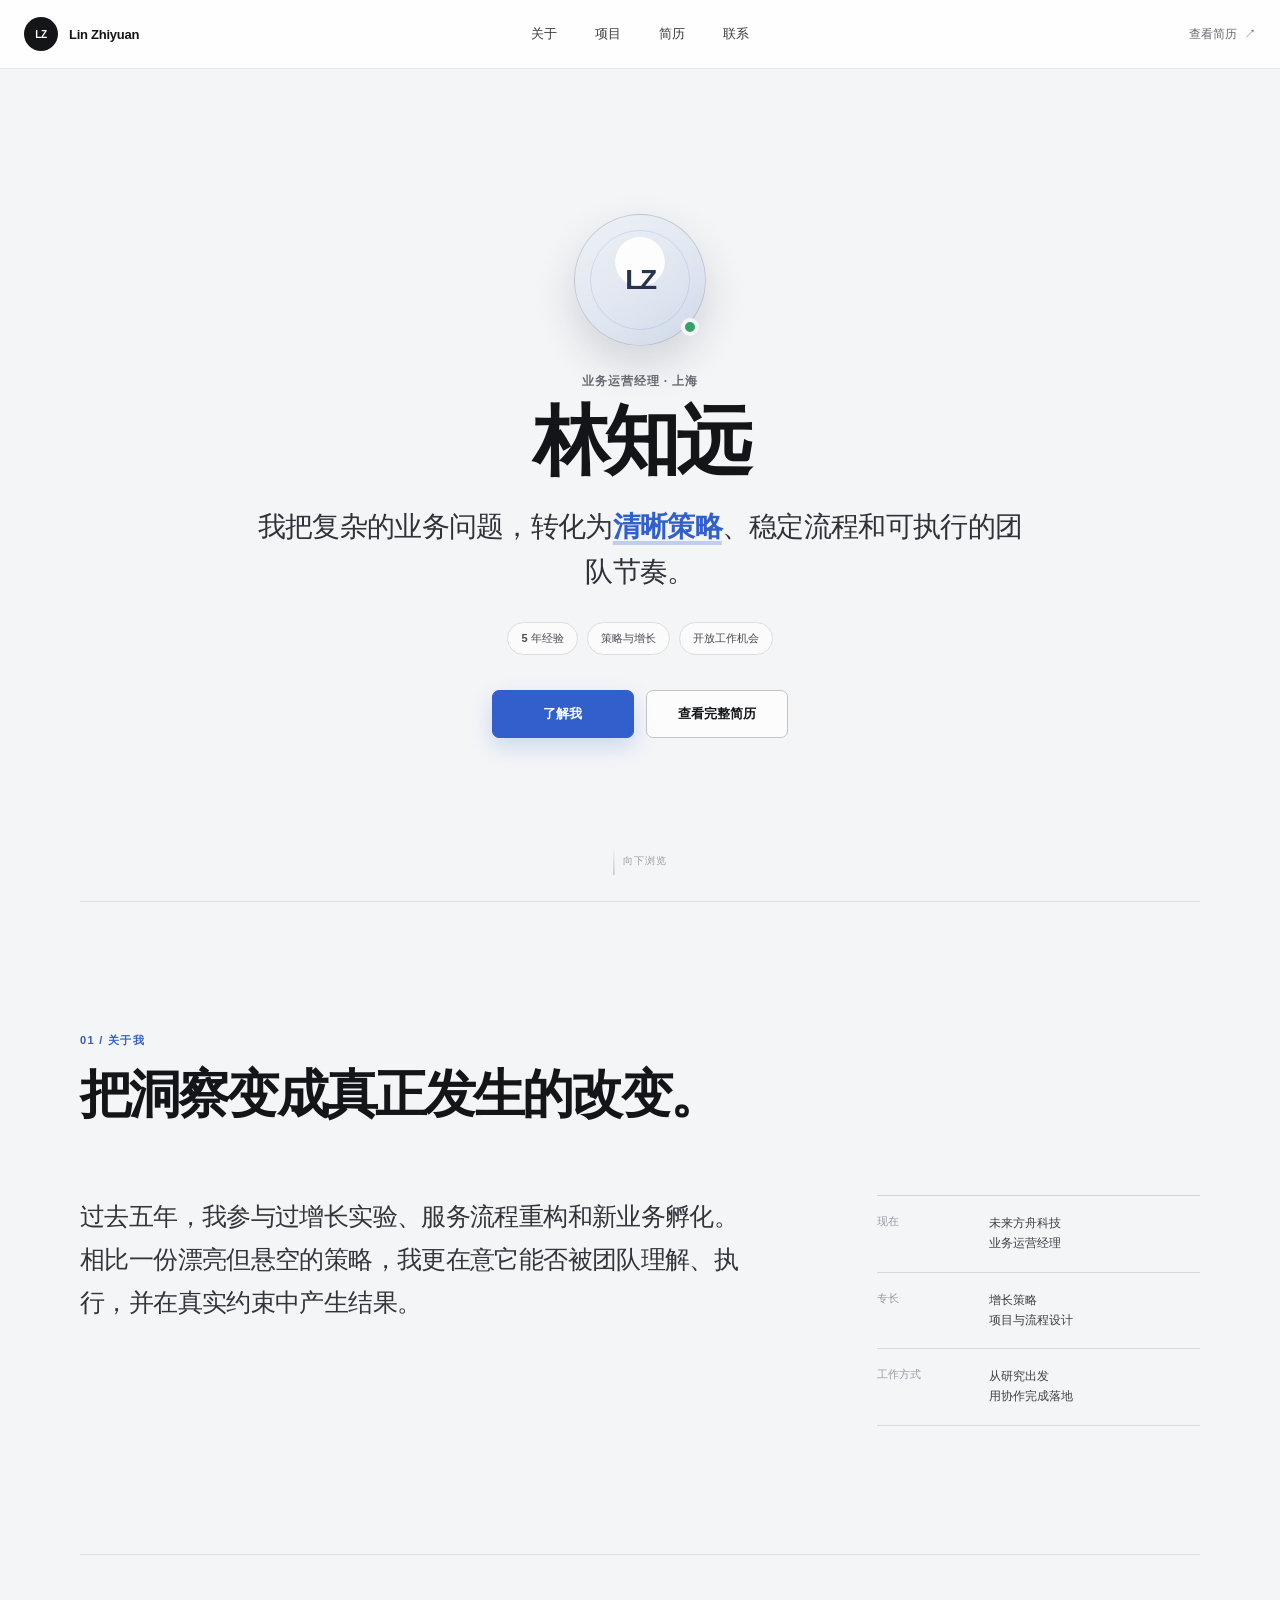
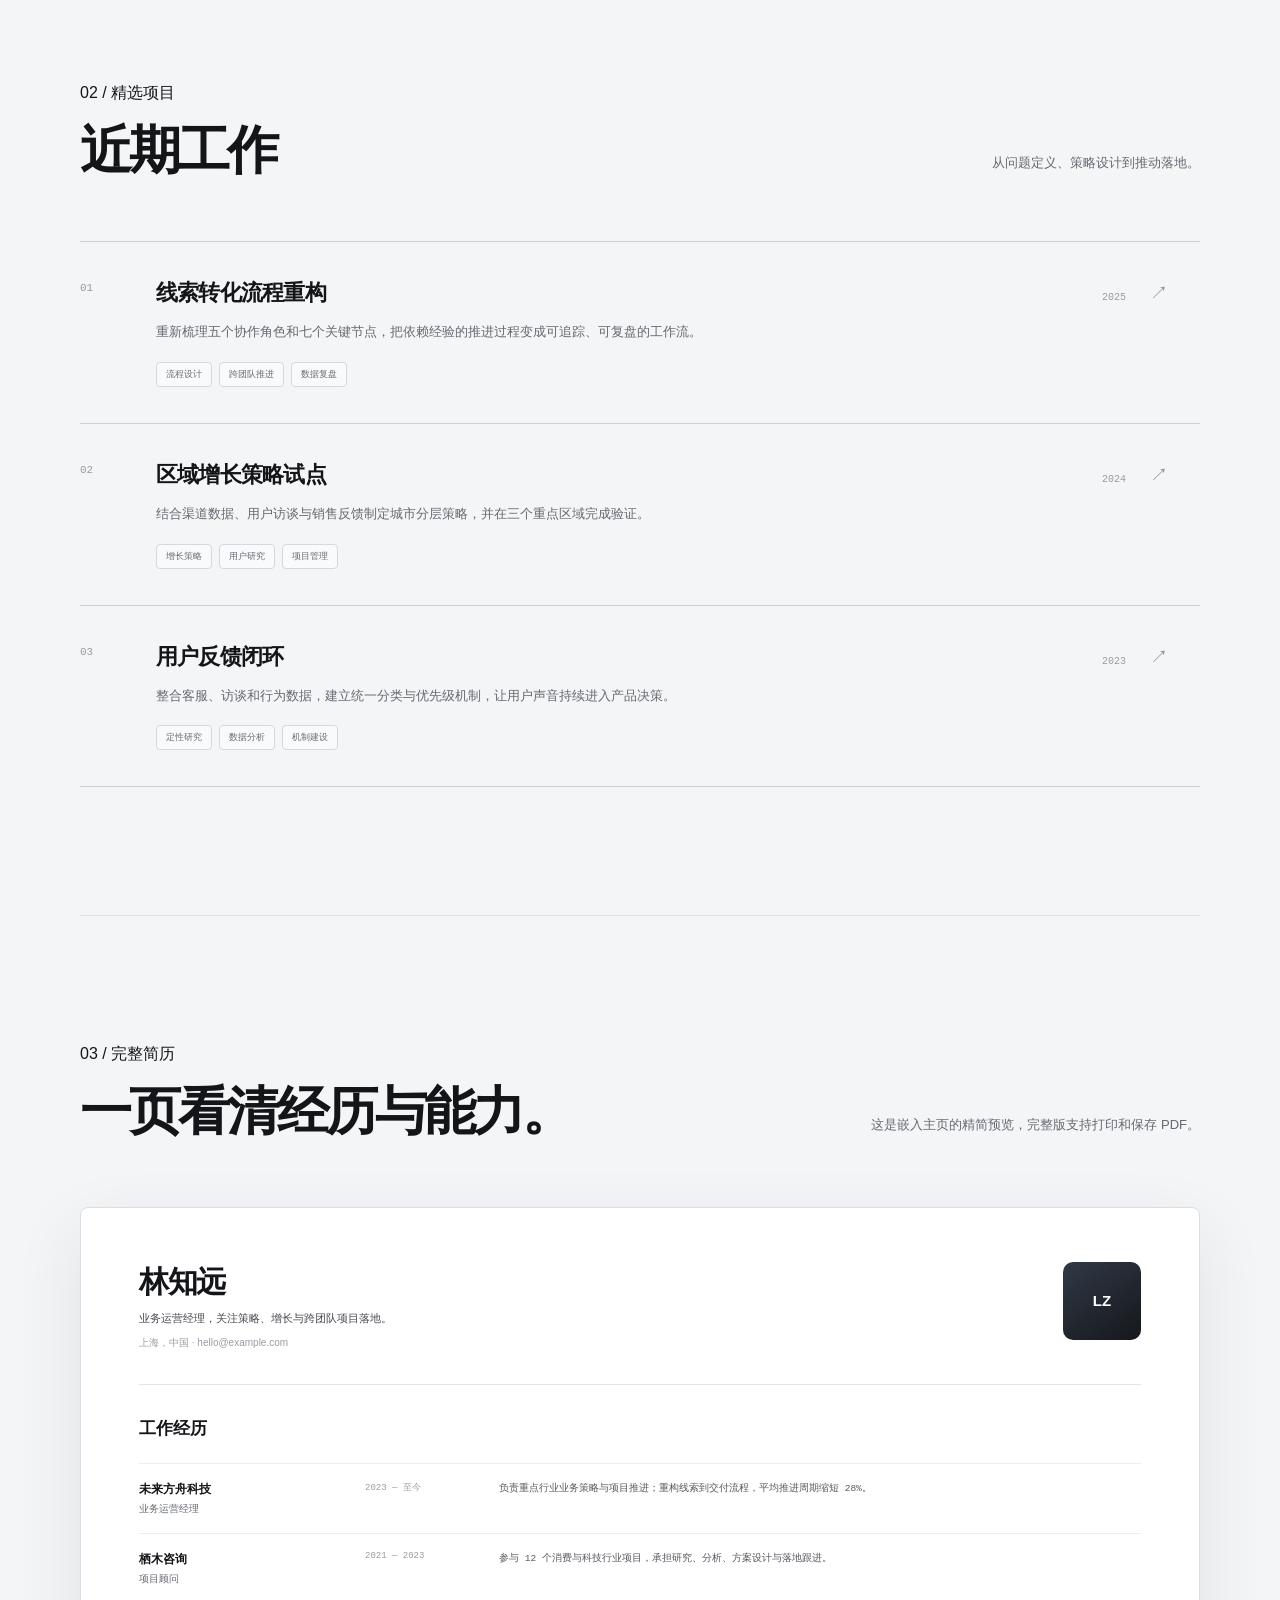
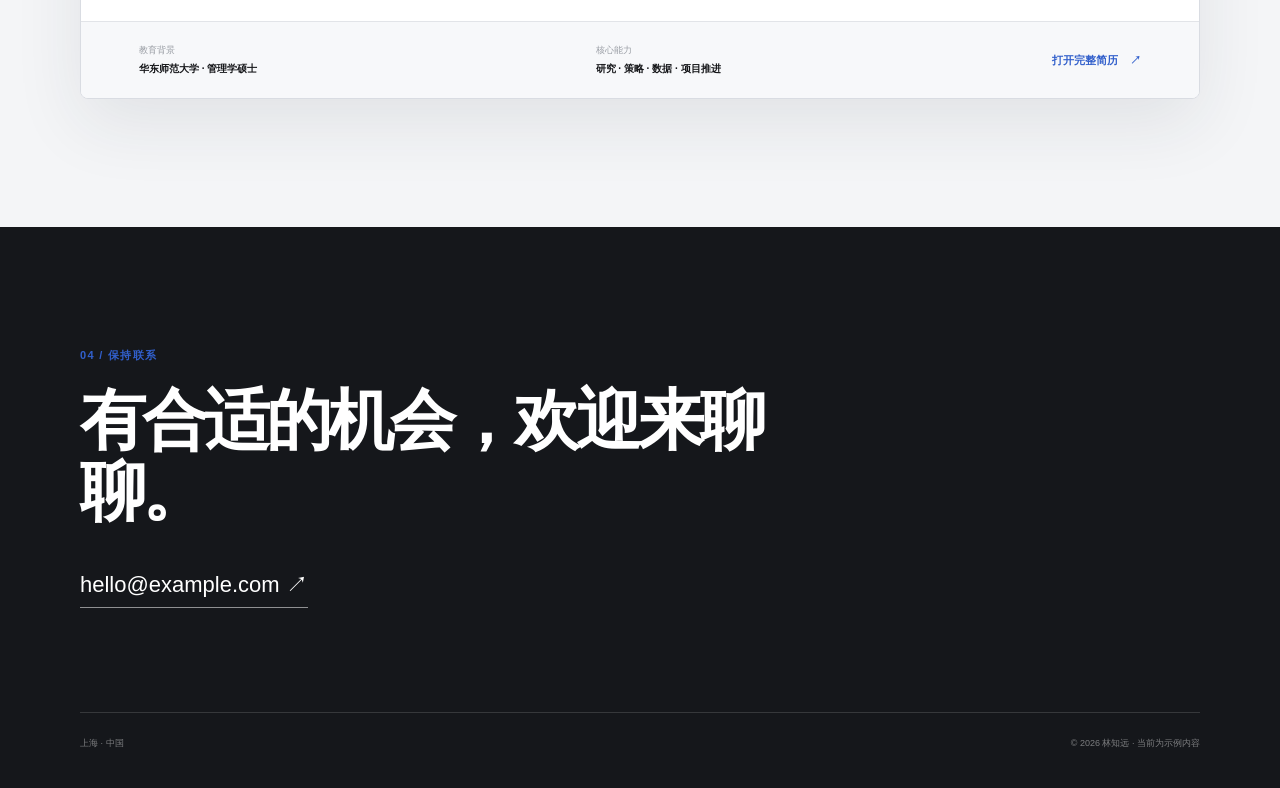
==== commit 7034c044: "Build personal homepage with embedded resume" ====
--- a/index.html
+++ b/index.html
@@ -3,92 +3,65 @@
   <head>
     <meta charset="UTF-8" />
     <meta name="viewport" content="width=device-width, initial-scale=1.0" />
-    <meta name="description" content="林知远的个人履历与项目作品集。" />
-    <meta name="theme-color" content="#ffffff" />
-    <title>林知远｜个人履历</title>
+    <meta name="description" content="林知远的个人主页、项目与完整履历。" />
+    <meta name="theme-color" content="#f4f5f7" />
+    <title>林知远｜个人主页</title>
     <link rel="icon" href="./favicon.svg" type="image/svg+xml" />
-    <link rel="stylesheet" href="./style.css?v=magicui-1" />
-    <script>document.documentElement.classList.add("js");</script>
+    <link rel="stylesheet" href="./style.css?v=hybrid-1" />
   </head>
   <body>
-    <main id="top">
-      <div class="dot-field" aria-hidden="true"></div>
+    <main class="home-page" id="top">
+      <header class="home-header">
+        <div class="home-nav-shell">
+          <a class="home-brand" href="#top" aria-label="返回首页"><span class="home-brand-mark">LZ</span><span>Lin Zhiyuan</span></a>
+          <nav class="home-nav" aria-label="主要导航"><a href="#about">关于</a><a href="#projects">项目</a><a href="#resume">简历</a><a href="#contact">联系</a></nav>
+          <a class="home-header-link" href="./resume.html">查看简历 <span aria-hidden="true">↗</span></a>
+        </div>
+      </header>
 
-      <div class="page-width">
-        <section class="hero" aria-labelledby="hero-title">
-          <div class="hero-copy">
-            <div class="availability reveal"><span aria-hidden="true"></span>目前开放新的工作机会</div>
-            <h1 class="reveal" id="hero-title">你好，我是林知远</h1>
-            <p class="hero-role reveal">业务运营经理，关注策略、增长与跨团队项目落地。</p>
-            <div class="hero-links reveal"><a href="mailto:hello@example.com">邮箱</a><a href="#projects">项目</a><a href="#experience">履历</a></div>
-          </div>
-          <div class="portrait reveal" aria-label="林知远头像占位符">LZ</div>
-        </section>
+      <section class="home-hero home-shell" aria-labelledby="hero-title">
+        <div class="home-avatar-wrap hero-enter"><div class="home-avatar" aria-label="林知远头像占位符"><span>LZ</span></div><span class="home-avatar-status" aria-label="目前开放新的工作机会"></span></div>
+        <p class="home-kicker hero-enter">业务运营经理 · 上海</p>
+        <h1 class="hero-enter" id="hero-title">林知远</h1>
+        <p class="home-hero-lead hero-enter">我把复杂的业务问题，转化为<span>清晰策略</span>、稳定流程和可执行的团队节奏。</p>
+        <div class="home-credentials hero-enter" aria-label="个人概况"><span>5 年经验</span><span>策略与增长</span><span>开放工作机会</span></div>
+        <div class="home-hero-actions hero-enter"><a class="home-button home-button-primary" href="#about">了解我</a><a class="home-button home-button-secondary" href="./resume.html">查看完整简历</a></div>
+        <a class="home-scroll-cue" href="#about" aria-label="继续向下浏览"><span></span>向下浏览</a>
+      </section>
 
-        <section class="resume-section" id="about" data-reveal>
-          <h2>关于</h2>
-          <p class="about-copy">过去五年，我参与过增长实验、服务流程重构和新业务孵化。我擅长把复杂问题拆成清晰的行动路径，从研究和分析出发，推动团队在真实约束中持续产生结果。</p>
-        </section>
+      <section class="home-section home-shell" id="about" data-reveal>
+        <div class="home-section-heading"><span>01 / 关于我</span><h2>把洞察变成真正发生的改变。</h2></div>
+        <div class="home-about-grid">
+          <p class="home-about-lead">过去五年，我参与过增长实验、服务流程重构和新业务孵化。相比一份漂亮但悬空的策略，我更在意它能否被团队理解、执行，并在真实约束中产生结果。</p>
+          <dl class="home-facts">
+            <div><dt>现在</dt><dd>未来方舟科技<br />业务运营经理</dd></div>
+            <div><dt>专长</dt><dd>增长策略<br />项目与流程设计</dd></div>
+            <div><dt>工作方式</dt><dd>从研究出发<br />用协作完成落地</dd></div>
+          </dl>
+        </div>
+      </section>
 
-        <section class="resume-section" id="experience" data-reveal>
-          <h2>工作经历</h2>
-          <div class="resume-list">
-            <article class="resume-item">
-              <div class="item-mark" aria-hidden="true">未</div>
-              <div class="item-main">
-                <div class="item-heading"><div><h3>未来方舟科技</h3><p>业务运营经理</p></div><time>2023 — 至今</time></div>
-                <p class="item-detail">负责重点行业的业务策略与项目推进，协调销售、产品和交付团队；重构线索到交付流程，将平均推进周期缩短 28%。</p>
-              </div>
-            </article>
-            <article class="resume-item">
-              <div class="item-mark" aria-hidden="true">栖</div>
-              <div class="item-main">
-                <div class="item-heading"><div><h3>栖木咨询</h3><p>项目顾问</p></div><time>2021 — 2023</time></div>
-                <p class="item-detail">参与 12 个消费与科技行业项目，承担研究、分析、方案设计与落地跟进，将用户洞察转化为可验证的服务改进。</p>
-              </div>
-            </article>
-          </div>
-        </section>
+      <section class="home-section home-shell" id="projects" data-reveal>
+        <div class="home-section-heading home-section-heading-row"><div><span>02 / 精选项目</span><h2>近期工作</h2></div><p>从问题定义、策略设计到推动落地。</p></div>
+        <div class="home-project-list">
+          <article class="home-project"><span class="home-project-index">01</span><div class="home-project-main"><div class="home-project-title"><h3>线索转化流程重构</h3><time>2025</time></div><p>重新梳理五个协作角色和七个关键节点，把依赖经验的推进过程变成可追踪、可复盘的工作流。</p><div class="home-project-tags"><span>流程设计</span><span>跨团队推进</span><span>数据复盘</span></div></div><span class="home-project-arrow" aria-hidden="true">↗</span></article>
+          <article class="home-project"><span class="home-project-index">02</span><div class="home-project-main"><div class="home-project-title"><h3>区域增长策略试点</h3><time>2024</time></div><p>结合渠道数据、用户访谈与销售反馈制定城市分层策略，并在三个重点区域完成验证。</p><div class="home-project-tags"><span>增长策略</span><span>用户研究</span><span>项目管理</span></div></div><span class="home-project-arrow" aria-hidden="true">↗</span></article>
+          <article class="home-project"><span class="home-project-index">03</span><div class="home-project-main"><div class="home-project-title"><h3>用户反馈闭环</h3><time>2023</time></div><p>整合客服、访谈和行为数据，建立统一分类与优先级机制，让用户声音持续进入产品决策。</p><div class="home-project-tags"><span>定性研究</span><span>数据分析</span><span>机制建设</span></div></div><span class="home-project-arrow" aria-hidden="true">↗</span></article>
+        </div>
+      </section>
 
-        <section class="resume-section" id="education" data-reveal>
-          <h2>教育背景</h2>
-          <div class="resume-list compact">
-            <article class="resume-item"><div class="item-mark" aria-hidden="true">华</div><div class="item-main item-heading"><div><h3>华东师范大学</h3><p>管理学硕士</p></div><time>2018 — 2021</time></div></article>
-            <article class="resume-item"><div class="item-mark" aria-hidden="true">浙</div><div class="item-main item-heading"><div><h3>浙江工商大学</h3><p>工商管理学士</p></div><time>2014 — 2018</time></div></article>
-          </div>
-        </section>
+      <section class="home-section home-shell" id="resume" data-reveal>
+        <div class="home-section-heading home-section-heading-row"><div><span>03 / 完整简历</span><h2>一页看清经历与能力。</h2></div><p>这是嵌入主页的精简预览，完整版支持打印和保存 PDF。</p></div>
+        <div class="resume-embed" aria-label="完整简历界面预览">
+          <div class="resume-embed-header"><div><h3>林知远</h3><p>业务运营经理，关注策略、增长与跨团队项目落地。</p><span>上海，中国 · hello@example.com</span></div><div class="resume-embed-avatar" aria-hidden="true">LZ</div></div>
+          <div class="resume-embed-section"><h4>工作经历</h4><article><div><strong>未来方舟科技</strong><span>业务运营经理</span></div><time>2023 — 至今</time><p>负责重点行业业务策略与项目推进；重构线索到交付流程，平均推进周期缩短 28%。</p></article><article><div><strong>栖木咨询</strong><span>项目顾问</span></div><time>2021 — 2023</time><p>参与 12 个消费与科技行业项目，承担研究、分析、方案设计与落地跟进。</p></article></div>
+          <div class="resume-embed-footer"><div><span>教育背景</span><strong>华东师范大学 · 管理学硕士</strong></div><div><span>核心能力</span><strong>研究 · 策略 · 数据 · 项目推进</strong></div><a href="./resume.html">打开完整简历 <span aria-hidden="true">↗</span></a></div>
+        </div>
+      </section>
 
-        <section class="resume-section" id="skills" data-reveal>
-          <h2>能力与工具</h2>
-          <div class="skill-cloud"><span>用户研究</span><span>业务诊断</span><span>增长策略</span><span>数据分析</span><span>项目规划</span><span>跨团队推进</span><span>流程设计</span><span>SQL</span><span>Tableau</span><span>Figma</span></div>
-        </section>
-
-        <section class="projects-section" id="projects" data-reveal>
-          <div class="section-intro"><span>代表项目</span><h2>近期工作</h2><p>几项从问题定义、策略设计到推动落地的代表性项目。</p></div>
-          <div class="project-grid">
-            <article class="project-card project-1">
-              <div class="project-visual" aria-hidden="true"><span>01</span><i>运营体系</i></div>
-              <div class="project-body"><div class="project-heading"><h3>线索转化流程重构</h3><time>2025</time></div><p>梳理五个协作角色与七个关键节点，把模糊的跟进过程整理成可追踪、可复盘的工作流。</p><div class="project-tags"><span>流程设计</span><span>跨团队协作</span><span>数据复盘</span></div></div>
-            </article>
-            <article class="project-card project-2">
-              <div class="project-visual" aria-hidden="true"><span>02</span><i>增长实验</i></div>
-              <div class="project-body"><div class="project-heading"><h3>区域增长策略试点</h3><time>2024</time></div><p>结合渠道数据、用户访谈和销售反馈制定城市分层打法，并在三个重点区域完成验证。</p><div class="project-tags"><span>增长策略</span><span>用户研究</span><span>项目管理</span></div></div>
-            </article>
-            <article class="project-card project-3">
-              <div class="project-visual" aria-hidden="true"><span>03</span><i>用户研究</i></div>
-              <div class="project-body"><div class="project-heading"><h3>用户反馈闭环</h3><time>2023</time></div><p>整合客服、访谈和行为数据，建立统一分类与优先级机制，让用户声音持续进入产品决策。</p><div class="project-tags"><span>定性研究</span><span>数据分析</span><span>机制建设</span></div></div>
-            </article>
-          </div>
-        </section>
-
-        <footer id="contact" data-reveal>
-          <h2>保持联系</h2><p>如果你有合适的机会，欢迎和我聊聊。</p>
-          <a class="email-link" href="mailto:hello@example.com">hello@example.com <span aria-hidden="true">↗</span></a>
-          <div class="footer-meta"><span>上海 · 中国</span><span>© 2026 林知远 · 当前为示例履历</span></div>
-        </footer>
-      </div>
-
-      <nav class="dock" aria-label="快捷导航"><a href="#top" aria-label="返回顶部">⌂</a><a href="#experience" aria-label="工作经历">履</a><a href="#projects" aria-label="代表项目">项</a><span aria-hidden="true"></span><a href="mailto:hello@example.com" aria-label="发送邮件">↗</a></nav>
+      <section class="home-contact" id="contact" data-reveal>
+        <div class="home-shell"><span>04 / 保持联系</span><h2>有合适的机会，欢迎来聊聊。</h2><a href="mailto:hello@example.com">hello@example.com <span aria-hidden="true">↗</span></a><div class="home-footer-meta"><span>上海 · 中国</span><span>© 2026 林知远 · 当前为示例内容</span></div></div>
+      </section>
     </main>
     <script>
       const nodes = document.querySelectorAll("[data-reveal]");
@@ -97,7 +70,7 @@
           entries.forEach((entry) => {
             if (entry.isIntersecting) { entry.target.classList.add("is-visible"); observer.unobserve(entry.target); }
           });
-        }, { threshold: 0.1, rootMargin: "0px 0px -36px" });
+        }, { threshold: 0.12, rootMargin: "0px 0px -48px" });
         nodes.forEach((node) => observer.observe(node));
       } else { nodes.forEach((node) => node.classList.add("is-visible")); }
     </script>
--- a/style.css
+++ b/style.css
@@ -1,99 +1,253 @@
-:root { --background:#fff; --foreground:#171717; --muted:#6f6f6b; --faint:#a2a29d; --line:#e8e8e5; --soft:#f7f7f5; --accent:#9a5b20; --font-sans:Inter,ui-sans-serif,-apple-system,BlinkMacSystemFont,"Segoe UI","PingFang SC","Microsoft YaHei",sans-serif; }
-* { box-sizing:border-box; }
-html { scroll-behavior:smooth; }
-body { margin:0; background:var(--background); color:var(--foreground); font-family:var(--font-sans); -webkit-font-smoothing:antialiased; }
-a { color:inherit; text-decoration:none; }
-::selection { color:#fff; background:var(--foreground); }
-.page-width { position:relative; z-index:1; width:min(700px,calc(100% - 44px)); margin-inline:auto; }
-.dot-field { position:absolute; inset:0 0 auto; height:310px; pointer-events:none; background-image:radial-gradient(circle,#b7b7b2 1px,transparent 1px); background-size:7px 7px; opacity:.35; mask-image:linear-gradient(to bottom,#000 0,transparent 92%); }
-
-.hero { display:grid; grid-template-columns:1fr 118px; gap:44px; align-items:center; padding:96px 0 82px; }
-.availability { display:flex; align-items:center; gap:9px; margin-bottom:28px; color:var(--muted); font-size:11px; }
-.availability > span { width:6px; height:6px; border-radius:50%; background:#3f8f5d; box-shadow:0 0 0 4px rgb(63 143 93 / 10%); }
-.hero h1 { margin:0; font-size:clamp(36px,5vw,48px); font-weight:680; letter-spacing:-.055em; line-height:1.05; }
-.hero-role { max-width:520px; margin:15px 0 0; color:var(--muted); font-size:17px; line-height:1.6; }
-.hero-links { display:flex; gap:18px; margin-top:24px; color:var(--muted); font-size:12px; }
-.hero-links a { padding-bottom:2px; border-bottom:1px solid var(--line); transition:color 160ms ease,border-color 160ms ease; }
-.hero-links a:hover { color:var(--accent); border-color:var(--accent); }
-.portrait { display:grid; width:112px; height:112px; place-items:center; border:1px solid var(--line); border-radius:50%; background:rgb(255 255 255 / 72%); box-shadow:0 14px 40px rgb(25 25 20 / 8%); font-size:15px; font-weight:650; letter-spacing:-.03em; }
-
-.resume-section { padding:42px 0; scroll-margin-top:28px; }
-.resume-section > h2,footer > h2 { margin:0 0 24px; font-size:18px; font-weight:680; letter-spacing:-.025em; }
-.about-copy { margin:0; color:var(--muted); font-size:14px; line-height:1.85; }
-.resume-list { display:grid; gap:26px; }
-.resume-list.compact { gap:18px; }
-.resume-item { display:grid; grid-template-columns:38px 1fr; gap:14px; align-items:start; }
-.item-mark { display:grid; width:38px; height:38px; place-items:center; border:1px solid var(--line); border-radius:50%; background:var(--background); color:#4d4d49; box-shadow:0 2px 7px rgb(25 25 20 / 5%); font-size:11px; font-weight:650; }
-.item-main { min-width:0; padding-top:1px; }
-.item-heading { display:flex; justify-content:space-between; gap:20px; align-items:flex-start; }
-.item-heading h3 { margin:0; font-size:13px; font-weight:670; }
-.item-heading p { margin:3px 0 0; color:var(--muted); font-size:12px; }
-.item-heading time { flex:0 0 auto; padding-top:2px; color:var(--faint); font-size:10px; }
-.item-detail { max-width:555px; margin:12px 0 0; color:var(--muted); font-size:12px; line-height:1.7; }
-
-.skill-cloud { display:flex; flex-wrap:wrap; gap:8px; }
-.skill-cloud span,.project-tags span { border:1px solid var(--line); border-radius:999px; background:#fff; box-shadow:0 1px 3px rgb(25 25 20 / 4%); }
-.skill-cloud span { padding:7px 12px; color:#4f4f4b; font-size:11px; }
-
-.projects-section { padding:112px 0 60px; scroll-margin-top:28px; }
-.section-intro { max-width:590px; margin:0 auto 42px; text-align:center; }
-.section-intro > span { display:inline-flex; padding:6px 12px; border-radius:999px; color:#fff; background:var(--foreground); font-size:10px; }
-.section-intro h2 { margin:18px 0 10px; font-size:clamp(30px,5vw,40px); font-weight:700; letter-spacing:-.05em; }
-.section-intro p { margin:0; color:var(--muted); font-size:14px; line-height:1.7; }
-.project-grid { display:grid; grid-template-columns:repeat(2,minmax(0,1fr)); gap:14px; }
-.project-card { overflow:hidden; border:1px solid var(--line); border-radius:13px; background:#fff; transition:transform 180ms ease,box-shadow 180ms ease; }
-.project-card:hover { transform:translateY(-3px); box-shadow:0 14px 30px rgb(25 25 20 / 7%); }
-.project-card:last-child { grid-column:1 / -1; }
-.project-visual { display:flex; min-height:118px; align-items:flex-end; justify-content:space-between; padding:18px; border-bottom:1px solid var(--line); background:linear-gradient(135deg,#f1eee8,#fbfaf7); }
-.project-2 .project-visual { background:linear-gradient(135deg,#edf0ed,#fafbf9); }
-.project-3 .project-visual { background:linear-gradient(135deg,#eeedf1,#fbfafc); }
-.project-visual span { color:rgb(23 23 23 / 22%); font-size:32px; font-weight:700; letter-spacing:-.06em; }
-.project-visual i { color:var(--muted); font-size:10px; font-style:normal; }
-.project-body { padding:19px; }
-.project-heading { display:flex; justify-content:space-between; gap:16px; }
-.project-heading h3 { margin:0; font-size:14px; font-weight:670; letter-spacing:-.02em; }
-.project-heading time { color:var(--faint); font-size:10px; }
-.project-body > p { min-height:64px; margin:10px 0 0; color:var(--muted); font-size:11px; line-height:1.65; }
-.project-card:last-child .project-body > p { min-height:auto; }
-.project-tags { display:flex; flex-wrap:wrap; gap:5px; margin-top:16px; }
-.project-tags span { padding:4px 8px; color:#5e5e59; font-size:9px; }
-
-footer { padding:90px 0 116px; text-align:center; scroll-margin-top:28px; }
-footer > h2 { margin-bottom:12px; font-size:25px; }
-footer > p { margin:0; color:var(--muted); font-size:13px; }
-.email-link { display:inline-block; margin-top:22px; padding-bottom:4px; border-bottom:1px solid var(--foreground); font-size:14px; transition:color 160ms ease,border-color 160ms ease; }
-.email-link:hover { color:var(--accent); border-color:var(--accent); }
-.footer-meta { display:flex; justify-content:space-between; margin-top:88px; padding-top:18px; border-top:1px solid var(--line); color:var(--faint); font-size:9px; }
-
-.dock { position:fixed; z-index:30; bottom:20px; left:50%; display:flex; align-items:center; gap:5px; padding:6px; border:1px solid rgb(226 226 222 / 90%); border-radius:16px; background:rgb(255 255 255 / 86%); box-shadow:0 12px 34px rgb(25 25 20 / 12%); backdrop-filter:blur(15px); transform:translateX(-50%); }
-.dock a { display:grid; width:34px; height:34px; place-items:center; border-radius:10px; color:#565652; font-size:11px; transition:color 160ms ease,background 160ms ease,transform 160ms ease; }
-.dock a:hover { color:var(--foreground); background:var(--soft); transform:translateY(-2px); }
-.dock > span { width:1px; height:22px; margin:0 3px; background:var(--line); }
-
-.js [data-reveal] { opacity:0; transform:translateY(16px); transition:opacity 620ms cubic-bezier(.22,1,.36,1),transform 620ms cubic-bezier(.22,1,.36,1); }
-.js [data-reveal].is-visible { opacity:1; transform:translateY(0); }
-.reveal { animation:enter 620ms cubic-bezier(.22,1,.36,1) both; }
-.hero h1 { animation-delay:60ms; }
-.hero-role { animation-delay:110ms; }
-.hero-links,.portrait { animation-delay:160ms; }
-@keyframes enter { from { opacity:0; transform:translateY(12px); } to { opacity:1; transform:translateY(0); } }
-
-@media (max-width:620px) {
-  .page-width { width:min(100% - 34px,700px); }
-  .hero { grid-template-columns:1fr 72px; gap:22px; padding:76px 0 64px; }
-  .portrait { width:72px; height:72px; }
-  .hero h1 { font-size:clamp(32px,10vw,42px); }
-  .hero-role { font-size:14px; }
-  .resume-section { padding:34px 0; }
-  .item-heading { display:grid; gap:5px; }
-  .project-grid { grid-template-columns:1fr; }
-  .project-card:last-child { grid-column:auto; }
-  .project-body > p { min-height:auto; }
-  .projects-section { padding-top:82px; }
-  .footer-meta { flex-direction:column; gap:8px; }
-}
-@media (prefers-reduced-motion:reduce) {
-  html { scroll-behavior:auto; }
-  *,*::before,*::after { animation-duration:.01ms !important; animation-iteration-count:1 !important; transition-duration:.01ms !important; }
-  .js [data-reveal] { opacity:1; transform:none; }
-}
+:root {
+  --font-geist-sans: Inter, ui-sans-serif, -apple-system, BlinkMacSystemFont, "Segoe UI", "PingFang SC", "Microsoft YaHei", sans-serif;
+  --font-geist-mono: "SFMono-Regular", Consolas, "Liberation Mono", monospace;
+  --home-bg: #f4f5f7;
+  --paper: #ffffff;
+  --ink: #141518;
+  --muted: #656970;
+  --faint: #989ca3;
+  --line: #dfe1e5;
+  --blue: #315fcb;
+  --blue-dark: #244caa;
+}
+
+* { box-sizing: border-box; }
+html { scroll-behavior: smooth; }
+body {
+  margin: 0;
+  color: var(--ink);
+  background: var(--home-bg);
+  font-family: var(--font-geist-sans), "PingFang SC", "Microsoft YaHei", sans-serif;
+  -webkit-font-smoothing: antialiased;
+}
+a { color: inherit; text-decoration: none; }
+button { font: inherit; }
+::selection { color: #fff; background: var(--blue); }
+
+/* Personal homepage */
+.home-page { min-height: 100vh; overflow: hidden; background: var(--home-bg); }
+.home-shell { width: min(1120px, calc(100% - 64px)); margin-inline: auto; }
+.home-header {
+  position: sticky;
+  z-index: 50;
+  top: 0;
+  border-bottom: 1px solid rgb(20 21 24 / 9%);
+  background: rgb(255 255 255 / 88%);
+  backdrop-filter: blur(18px);
+}
+.home-nav-shell {
+  display: grid;
+  grid-template-columns: 1fr auto 1fr;
+  width: min(1240px, calc(100% - 48px));
+  min-height: 68px;
+  margin-inline: auto;
+  align-items: center;
+}
+.home-brand { display: inline-flex; width: max-content; align-items: center; gap: 11px; font-size: 13px; font-weight: 680; letter-spacing: -.02em; }
+.home-brand-mark { display: grid; width: 34px; height: 34px; place-items: center; border-radius: 50%; color: #fff; background: var(--ink); font-size: 10px; letter-spacing: -.03em; }
+.home-nav { display: flex; align-items: center; gap: 38px; color: #383a3f; font-size: 13px; font-weight: 590; }
+.home-nav a, .home-header-link { transition: color 160ms ease; }
+.home-nav a:hover, .home-header-link:hover { color: var(--blue); }
+.home-header-link { justify-self: end; color: var(--muted); font-size: 12px; font-weight: 570; }
+.home-header-link span { margin-left: 4px; }
+
+.home-hero {
+  position: relative;
+  display: flex;
+  min-height: calc(100svh - 68px);
+  align-items: center;
+  flex-direction: column;
+  justify-content: center;
+  padding: 94px 24px 112px;
+  text-align: center;
+}
+.home-avatar-wrap { --delay: 0ms; position: relative; margin-bottom: 27px; }
+.home-avatar {
+  display: grid;
+  width: 132px;
+  height: 132px;
+  place-items: center;
+  overflow: hidden;
+  border: 1px solid rgb(20 21 24 / 14%);
+  border-radius: 50%;
+  background:
+    radial-gradient(circle at 50% 36%, rgb(255 255 255 / 92%) 0 23%, transparent 24%),
+    linear-gradient(145deg, #eef1f6, #dfe5f0 62%, #cfd8e8);
+  box-shadow: 0 18px 42px rgb(28 37 55 / 16%);
+}
+.home-avatar::after { position: absolute; inset: 16px; border: 1px solid rgb(49 95 203 / 14%); border-radius: 50%; content: ""; }
+.home-avatar span { position: relative; z-index: 1; color: #263452; font-size: 28px; font-weight: 720; letter-spacing: -.08em; }
+.home-avatar-status { position: absolute; right: 7px; bottom: 10px; width: 18px; height: 18px; border: 4px solid var(--home-bg); border-radius: 50%; background: #35a268; }
+.home-kicker { --delay: 60ms; margin: 0 0 13px; color: var(--muted); font-size: 12px; font-weight: 610; letter-spacing: .08em; }
+.home-hero h1 { --delay: 110ms; margin: 0; font-size: clamp(52px, 6.4vw, 76px); font-weight: 740; letter-spacing: -.065em; line-height: 1; }
+.home-hero-lead { --delay: 170ms; max-width: 790px; margin: 26px 0 0; color: #303238; font-size: clamp(20px, 2.35vw, 28px); font-weight: 420; letter-spacing: -.025em; line-height: 1.6; }
+.home-hero-lead span { color: var(--blue); font-weight: 620; text-decoration: underline; text-decoration-color: rgb(49 95 203 / 26%); text-decoration-thickness: 4px; text-underline-offset: 5px; }
+.home-credentials { --delay: 230ms; display: flex; flex-wrap: wrap; justify-content: center; gap: 9px; margin-top: 28px; }
+.home-credentials span { padding: 8px 13px; border: 1px solid #d9dce2; border-radius: 999px; color: #484b52; background: rgb(255 255 255 / 62%); font-size: 11px; font-weight: 590; }
+.home-hero-actions { --delay: 290ms; display: flex; gap: 12px; margin-top: 35px; }
+.home-button { display: inline-flex; min-width: 142px; min-height: 48px; align-items: center; justify-content: center; padding: 0 22px; border: 1px solid #bfc3ca; border-radius: 7px; font-size: 13px; font-weight: 650; transition: transform 170ms ease, background 170ms ease, border-color 170ms ease, color 170ms ease; }
+.home-button:hover { transform: translateY(-2px); }
+.home-button-primary { border-color: var(--blue); color: #fff; background: var(--blue); box-shadow: 0 9px 22px rgb(49 95 203 / 20%); }
+.home-button-primary:hover { border-color: var(--blue-dark); background: var(--blue-dark); }
+.home-button-secondary { background: rgb(255 255 255 / 68%); }
+.home-button-secondary:hover { border-color: #858a93; background: #fff; }
+.home-scroll-cue { position: absolute; bottom: 26px; left: 50%; display: inline-flex; align-items: center; gap: 9px; color: var(--faint); font-size: 10px; letter-spacing: .08em; transform: translateX(-50%); }
+.home-scroll-cue span { width: 1px; height: 28px; background: linear-gradient(to bottom, transparent, #a9adb5); }
+
+.home-section { padding-block: 128px; border-top: 1px solid rgb(20 21 24 / 9%); scroll-margin-top: 68px; }
+.home-section-heading > span, .home-contact .home-shell > span { color: var(--blue); font-size: 11px; font-weight: 680; letter-spacing: .12em; }
+.home-section-heading h2 { max-width: 780px; margin: 18px 0 0; font-size: clamp(34px, 4.2vw, 52px); font-weight: 710; letter-spacing: -.055em; line-height: 1.1; }
+.home-section-heading-row { display: flex; align-items: flex-end; justify-content: space-between; gap: 48px; }
+.home-section-heading-row > p { max-width: 330px; margin: 0 0 5px; color: var(--muted); font-size: 13px; line-height: 1.7; }
+.home-about-grid { display: grid; grid-template-columns: minmax(0, 1.45fr) minmax(280px, .7fr); gap: clamp(72px, 10vw, 150px); margin-top: 72px; }
+.home-about-lead { margin: 0; color: #33353a; font-size: clamp(19px, 2.1vw, 25px); letter-spacing: -.025em; line-height: 1.72; }
+.home-facts { margin: 0; border-top: 1px solid #cfd2d8; }
+.home-facts > div { display: grid; grid-template-columns: 92px 1fr; gap: 20px; padding: 18px 0; border-bottom: 1px solid #d7d9de; }
+.home-facts dt { color: var(--faint); font-size: 11px; }
+.home-facts dd { margin: 0; color: #3d3f44; font-size: 12px; font-weight: 590; line-height: 1.65; }
+
+.home-project-list { margin-top: 62px; border-top: 1px solid #cbd0d7; }
+.home-project { display: grid; grid-template-columns: 52px minmax(0, 1fr) 32px; gap: 24px; align-items: start; padding: 36px 18px 36px 0; border-bottom: 1px solid #cbd0d7; transition: padding 190ms ease, background 190ms ease; }
+.home-project:hover { padding-left: 18px; background: rgb(255 255 255 / 48%); }
+.home-project-index { padding-top: 4px; color: var(--faint); font-family: var(--font-geist-mono), monospace; font-size: 11px; }
+.home-project-title { display: flex; justify-content: space-between; gap: 24px; align-items: baseline; }
+.home-project-title h3 { margin: 0; font-size: 22px; font-weight: 690; letter-spacing: -.035em; }
+.home-project-title time { color: var(--faint); font-family: var(--font-geist-mono), monospace; font-size: 10px; }
+.home-project-main > p { max-width: 720px; margin: 13px 0 0; color: var(--muted); font-size: 13px; line-height: 1.75; }
+.home-project-tags { display: flex; flex-wrap: wrap; gap: 7px; margin-top: 18px; }
+.home-project-tags span { padding: 5px 9px; border: 1px solid #d5d8dd; border-radius: 4px; color: #686c73; background: rgb(255 255 255 / 45%); font-size: 9px; }
+.home-project-arrow { padding-top: 3px; color: #8e9299; font-size: 18px; transition: color 160ms ease, transform 160ms ease; }
+.home-project:hover .home-project-arrow { color: var(--blue); transform: translate(3px, -3px); }
+
+.resume-embed { margin-top: 66px; padding: 54px 58px 0; overflow: hidden; border: 1px solid #d9dce2; border-radius: 8px; background: #fff; box-shadow: 0 24px 70px rgb(35 42 55 / 9%); }
+.resume-embed-header { display: grid; grid-template-columns: 1fr 78px; gap: 40px; padding-bottom: 34px; border-bottom: 1px solid #e2e4e8; }
+.resume-embed-header h3 { margin: 0; font-size: 30px; font-weight: 740; letter-spacing: -.05em; }
+.resume-embed-header p { max-width: 570px; margin: 8px 0 0; color: #45484e; font-family: var(--font-geist-mono), "PingFang SC", monospace; font-size: 11px; line-height: 1.6; }
+.resume-embed-header > div > span { display: block; margin-top: 8px; color: var(--faint); font-size: 10px; }
+.resume-embed-avatar { display: grid; width: 78px; height: 78px; place-items: center; border-radius: 10px; color: #fff; background: linear-gradient(145deg, #313946, #15171b); font-size: 15px; font-weight: 700; }
+.resume-embed-section { padding: 32px 0 18px; }
+.resume-embed-section h4 { margin: 0 0 23px; font-size: 17px; font-weight: 720; }
+.resume-embed-section article { display: grid; grid-template-columns: 200px 108px 1fr; gap: 26px; padding: 17px 0; border-top: 1px solid #eceef1; }
+.resume-embed-section article > div { display: grid; gap: 4px; }
+.resume-embed-section strong { font-size: 12px; }
+.resume-embed-section article span { color: var(--muted); font-size: 10px; }
+.resume-embed-section time { color: var(--faint); font-family: var(--font-geist-mono), monospace; font-size: 9px; }
+.resume-embed-section article p { margin: 0; color: #55585f; font-family: var(--font-geist-mono), "PingFang SC", monospace; font-size: 9.5px; line-height: 1.7; }
+.resume-embed-footer { display: grid; grid-template-columns: 1fr 1fr auto; gap: 28px; align-items: center; margin-inline: -58px; padding: 22px 58px; border-top: 1px solid #e2e4e8; background: #f7f8fa; }
+.resume-embed-footer > div { display: grid; gap: 5px; }
+.resume-embed-footer > div span { color: var(--faint); font-size: 9px; }
+.resume-embed-footer > div strong { font-size: 10px; font-weight: 620; }
+.resume-embed-footer > a { display: inline-flex; align-items: center; gap: 12px; color: var(--blue); font-size: 11px; font-weight: 680; }
+
+.home-contact { padding: 118px 0 38px; color: #fff; background: #15171b; scroll-margin-top: 68px; }
+.home-contact h2 { max-width: 760px; margin: 22px 0 0; font-size: clamp(38px, 5.2vw, 66px); font-weight: 680; letter-spacing: -.06em; line-height: 1.08; }
+.home-contact .home-shell > a { display: inline-block; margin-top: 42px; padding-bottom: 7px; border-bottom: 1px solid rgb(255 255 255 / 52%); font-size: clamp(17px, 2vw, 22px); transition: color 160ms ease, border-color 160ms ease; }
+.home-contact .home-shell > a:hover { color: #91adf1; border-color: #91adf1; }
+.home-footer-meta { display: flex; justify-content: space-between; margin-top: 104px; padding-top: 24px; border-top: 1px solid rgb(255 255 255 / 14%); color: rgb(255 255 255 / 44%); font-size: 9px; }
+
+.hero-enter { opacity: 0; animation: home-enter 720ms cubic-bezier(.22, 1, .36, 1) var(--delay) forwards; }
+.home-page [data-reveal] { opacity: 0; transform: translateY(24px); transition: opacity 700ms cubic-bezier(.22, 1, .36, 1), transform 700ms cubic-bezier(.22, 1, .36, 1); }
+.home-page [data-reveal].is-visible { opacity: 1; transform: none; }
+@keyframes home-enter { from { opacity: 0; transform: translateY(15px); } to { opacity: 1; transform: none; } }
+
+/* Print-friendly resume interface */
+.cv-page { min-height: 100vh; padding: 28px 20px 70px; background: #eeeeef; }
+.cv-toolbar { display: grid; grid-template-columns: 1fr auto 1fr; width: min(860px, 100%); min-height: 42px; margin: 0 auto 18px; align-items: center; color: #5d6067; font-size: 11px; }
+.cv-toolbar > span { color: #34363b; font-weight: 660; }
+.cv-toolbar a { width: max-content; }
+.cv-toolbar button { justify-self: end; padding: 8px 12px; border: 1px solid #c9cbd0; border-radius: 5px; color: #303238; background: #fff; cursor: pointer; transition: border-color 160ms ease, color 160ms ease; }
+.cv-toolbar a:hover, .cv-toolbar button:hover { color: var(--blue); border-color: #8099d8; }
+.cv-sheet { width: min(860px, 100%); margin-inline: auto; padding: 62px 66px 46px; border: 1px solid #dedfe2; background: #fff; box-shadow: 0 18px 52px rgb(34 36 42 / 8%); }
+.cv-header { display: grid; grid-template-columns: 1fr 108px; gap: 52px; align-items: start; }
+.cv-header h1 { margin: 0; font-size: 34px; font-weight: 760; letter-spacing: -.055em; line-height: 1; }
+.cv-title { max-width: 540px; margin: 10px 0 0; color: #3e4147; font-family: var(--font-geist-mono), "PingFang SC", monospace; font-size: 11px; line-height: 1.6; }
+.cv-location { margin: 7px 0 0; color: #73767d; font-size: 10px; }
+.cv-contact { display: flex; flex-wrap: wrap; gap: 7px; margin-top: 10px; color: #4e525a; font-size: 10px; }
+.cv-contact a { padding-bottom: 2px; border-bottom: 1px solid #d6d8dc; }
+.cv-avatar { display: grid; width: 108px; height: 108px; place-items: center; border-radius: 12px; color: #fff; background: linear-gradient(145deg, #394355, #17191e); box-shadow: 0 10px 22px rgb(26 30 38 / 18%); font-size: 21px; font-weight: 720; letter-spacing: -.06em; }
+.cv-section { margin-top: 38px; }
+.cv-section h2 { margin: 0 0 18px; font-size: 18px; font-weight: 750; letter-spacing: -.03em; }
+.cv-summary { margin: 0; color: #45484f; font-family: var(--font-geist-mono), "PingFang SC", monospace; font-size: 10.5px; line-height: 1.75; }
+.cv-list { display: grid; gap: 28px; }
+.cv-list-compact { gap: 15px; }
+.cv-entry-heading { display: flex; justify-content: space-between; gap: 28px; align-items: flex-start; }
+.cv-entry-heading h3 { margin: 0; font-size: 13px; font-weight: 730; }
+.cv-entry-heading p { margin: 4px 0 0; color: #3f4248; font-family: var(--font-geist-mono), "PingFang SC", monospace; font-size: 10px; font-weight: 620; }
+.cv-entry-heading time { flex: 0 0 auto; padding-top: 2px; color: #777b82; font-family: var(--font-geist-mono), monospace; font-size: 9.5px; }
+.cv-entry ul { margin: 10px 0 0; padding-left: 17px; color: #51545a; font-family: var(--font-geist-mono), "PingFang SC", monospace; font-size: 9.5px; line-height: 1.65; }
+.cv-skills { display: flex; flex-wrap: wrap; gap: 6px; }
+.cv-skills span { padding: 5px 8px; border-radius: 3px; color: #44474d; background: #f0f1f2; font-family: var(--font-geist-mono), "PingFang SC", monospace; font-size: 8.5px; font-weight: 620; }
+.cv-projects { display: grid; gap: 18px; }
+.cv-projects article > div { display: flex; justify-content: space-between; gap: 24px; }
+.cv-projects h3 { margin: 0; font-size: 12px; font-weight: 720; }
+.cv-projects time { color: #7c7f85; font-family: var(--font-geist-mono), monospace; font-size: 9px; }
+.cv-projects p { margin: 6px 0 0; color: #55585f; font-family: var(--font-geist-mono), "PingFang SC", monospace; font-size: 9.5px; line-height: 1.65; }
+.cv-note { margin-top: 38px; padding-top: 14px; border-top: 1px solid #e3e4e7; color: #9a9da3; font-size: 8.5px; text-align: center; }
+
+@media (max-width: 760px) {
+  .home-shell { width: min(100% - 38px, 1120px); }
+  .home-nav-shell { width: min(100% - 28px, 1240px); grid-template-columns: 1fr auto; }
+  .home-nav { display: none; }
+  .home-brand > span:last-child { display: none; }
+  .home-header-link { font-size: 11px; }
+  .home-hero { min-height: calc(100svh - 68px); padding-inline: 0; }
+  .home-avatar { width: 106px; height: 106px; }
+  .home-avatar-status { right: 4px; bottom: 7px; }
+  .home-hero h1 { font-size: clamp(48px, 15vw, 66px); }
+  .home-hero-lead { font-size: 19px; }
+  .home-hero-actions { width: min(100%, 330px); flex-direction: column; }
+  .home-button { width: 100%; }
+  .home-scroll-cue { display: none; }
+  .home-section { padding-block: 88px; }
+  .home-section-heading-row { display: block; }
+  .home-section-heading-row > p { margin-top: 18px; }
+  .home-about-grid { grid-template-columns: 1fr; gap: 50px; margin-top: 48px; }
+  .home-project-list { margin-top: 44px; }
+  .home-project { grid-template-columns: 32px minmax(0, 1fr); gap: 13px; padding-right: 0; }
+  .home-project:hover { padding-left: 0; background: transparent; }
+  .home-project-arrow { display: none; }
+  .home-project-title { align-items: flex-start; }
+  .home-project-title h3 { font-size: 19px; }
+  .resume-embed { margin-top: 46px; padding: 30px 24px 0; }
+  .resume-embed-header { grid-template-columns: 1fr 58px; gap: 18px; }
+  .resume-embed-header h3 { font-size: 26px; }
+  .resume-embed-avatar { width: 58px; height: 58px; }
+  .resume-embed-section article { grid-template-columns: 1fr auto; gap: 12px; }
+  .resume-embed-section article p { grid-column: 1 / -1; }
+  .resume-embed-footer { grid-template-columns: 1fr; gap: 16px; margin-inline: -24px; padding: 22px 24px; }
+  .resume-embed-footer > div { display: none; }
+  .home-contact { padding-top: 88px; }
+  .home-footer-meta { flex-direction: column; gap: 8px; margin-top: 80px; }
+  .cv-page { padding: 0; background: #fff; }
+  .cv-toolbar { position: sticky; z-index: 20; top: 0; width: 100%; min-height: 56px; margin: 0; padding: 0 16px; border-bottom: 1px solid #e0e1e4; background: rgb(255 255 255 / 92%); backdrop-filter: blur(14px); }
+  .cv-toolbar > span { display: none; }
+  .cv-toolbar { grid-template-columns: 1fr auto; }
+  .cv-sheet { width: 100%; padding: 40px 22px; border: 0; box-shadow: none; }
+  .cv-header { grid-template-columns: 1fr 70px; gap: 22px; }
+  .cv-avatar { width: 70px; height: 70px; border-radius: 9px; font-size: 15px; }
+  .cv-header h1 { font-size: 30px; }
+  .cv-title { font-size: 10px; }
+  .cv-entry-heading { gap: 16px; }
+  .cv-entry-heading time { font-size: 8.5px; }
+}
+
+@media print {
+  @page { size: A4; margin: 12mm 14mm; }
+  html, body { background: #fff !important; }
+  .cv-page { min-height: auto; padding: 0; background: #fff; }
+  .cv-toolbar { display: none; }
+  .cv-sheet { width: 100%; max-width: none; margin: 0; padding: 0; border: 0; box-shadow: none; }
+  .cv-header { grid-template-columns: 1fr 88px; }
+  .cv-avatar { width: 88px; height: 88px; box-shadow: none; print-color-adjust: exact; }
+  .cv-section { margin-top: 26px; }
+  .cv-section h2 { margin-bottom: 12px; font-size: 16px; }
+  .cv-list { gap: 18px; }
+  .cv-entry, .cv-projects article { break-inside: avoid; }
+  .cv-note { margin-top: 26px; }
+}
+
+@media (prefers-reduced-motion: reduce) {
+  html { scroll-behavior: auto; }
+  *, *::before, *::after { animation-duration: .01ms !important; animation-iteration-count: 1 !important; transition-duration: .01ms !important; }
+  .hero-enter, .home-page [data-reveal] { opacity: 1; transform: none; }
+}
